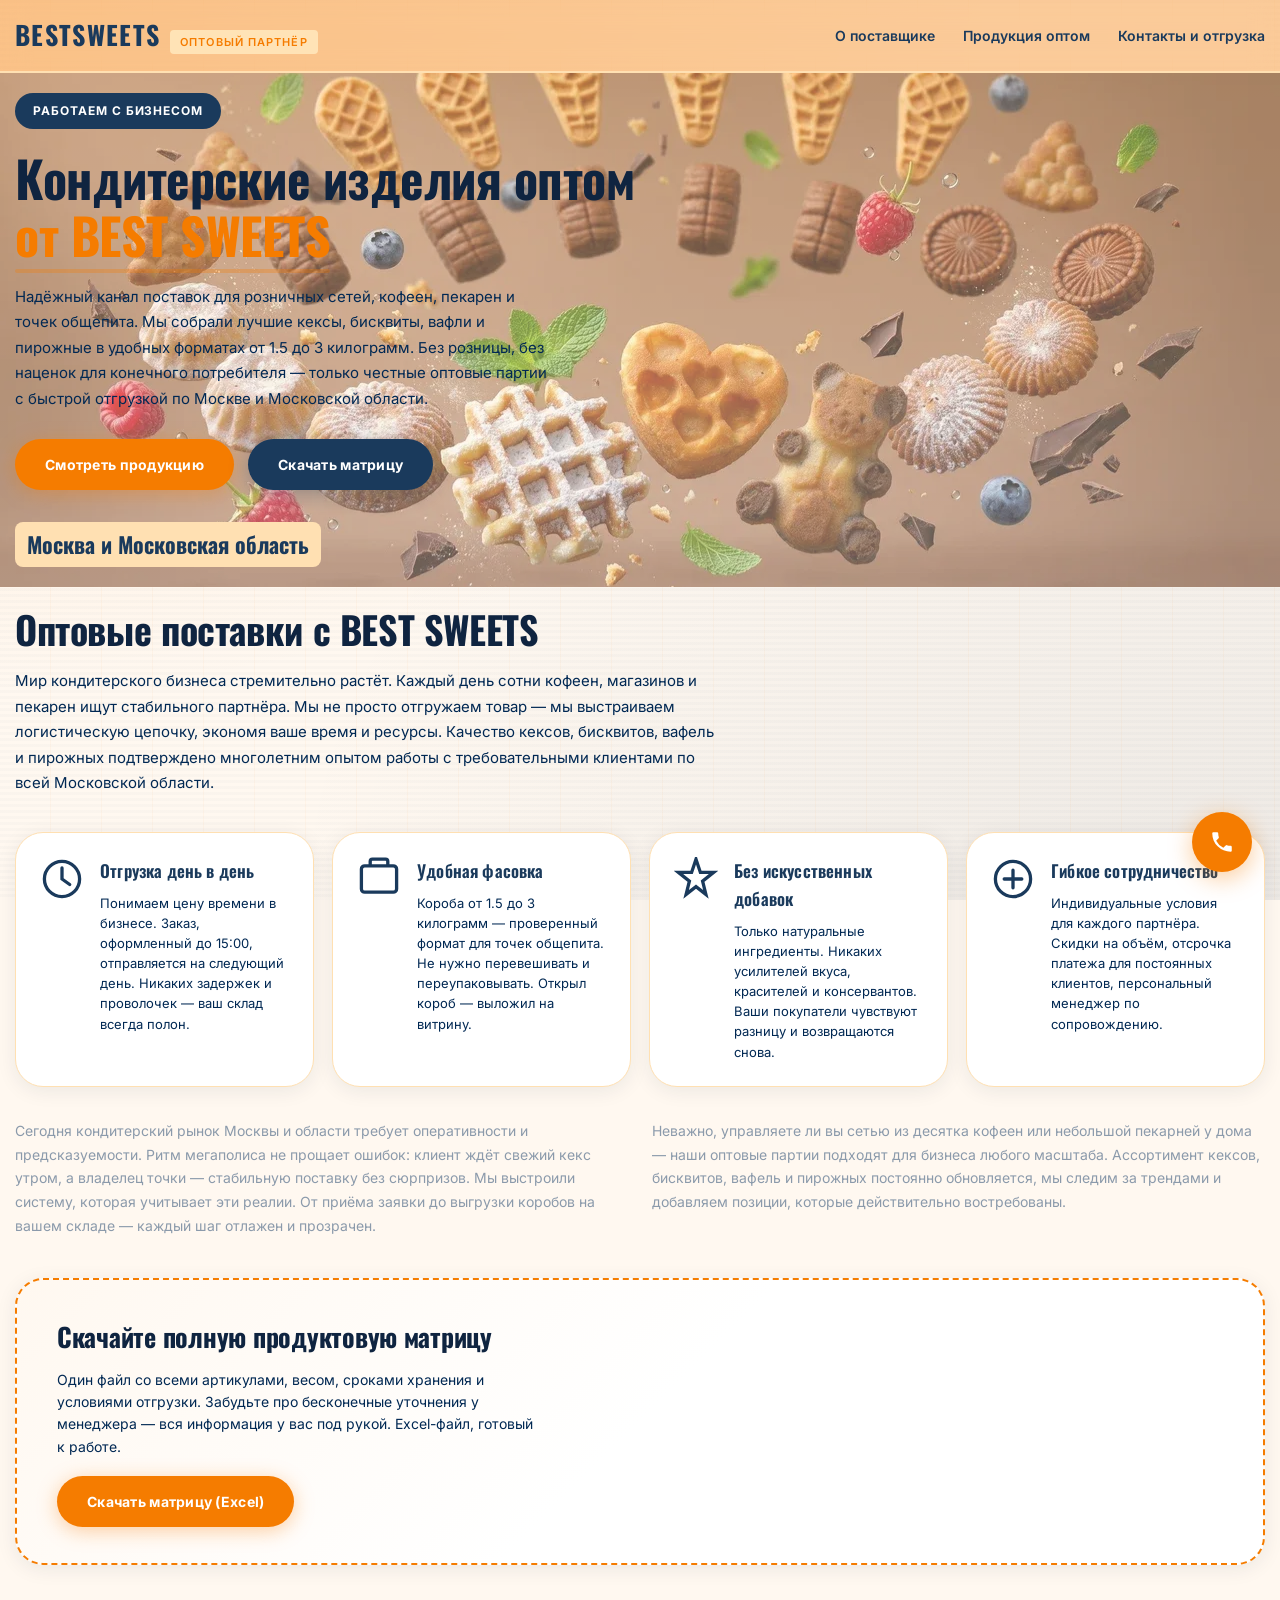
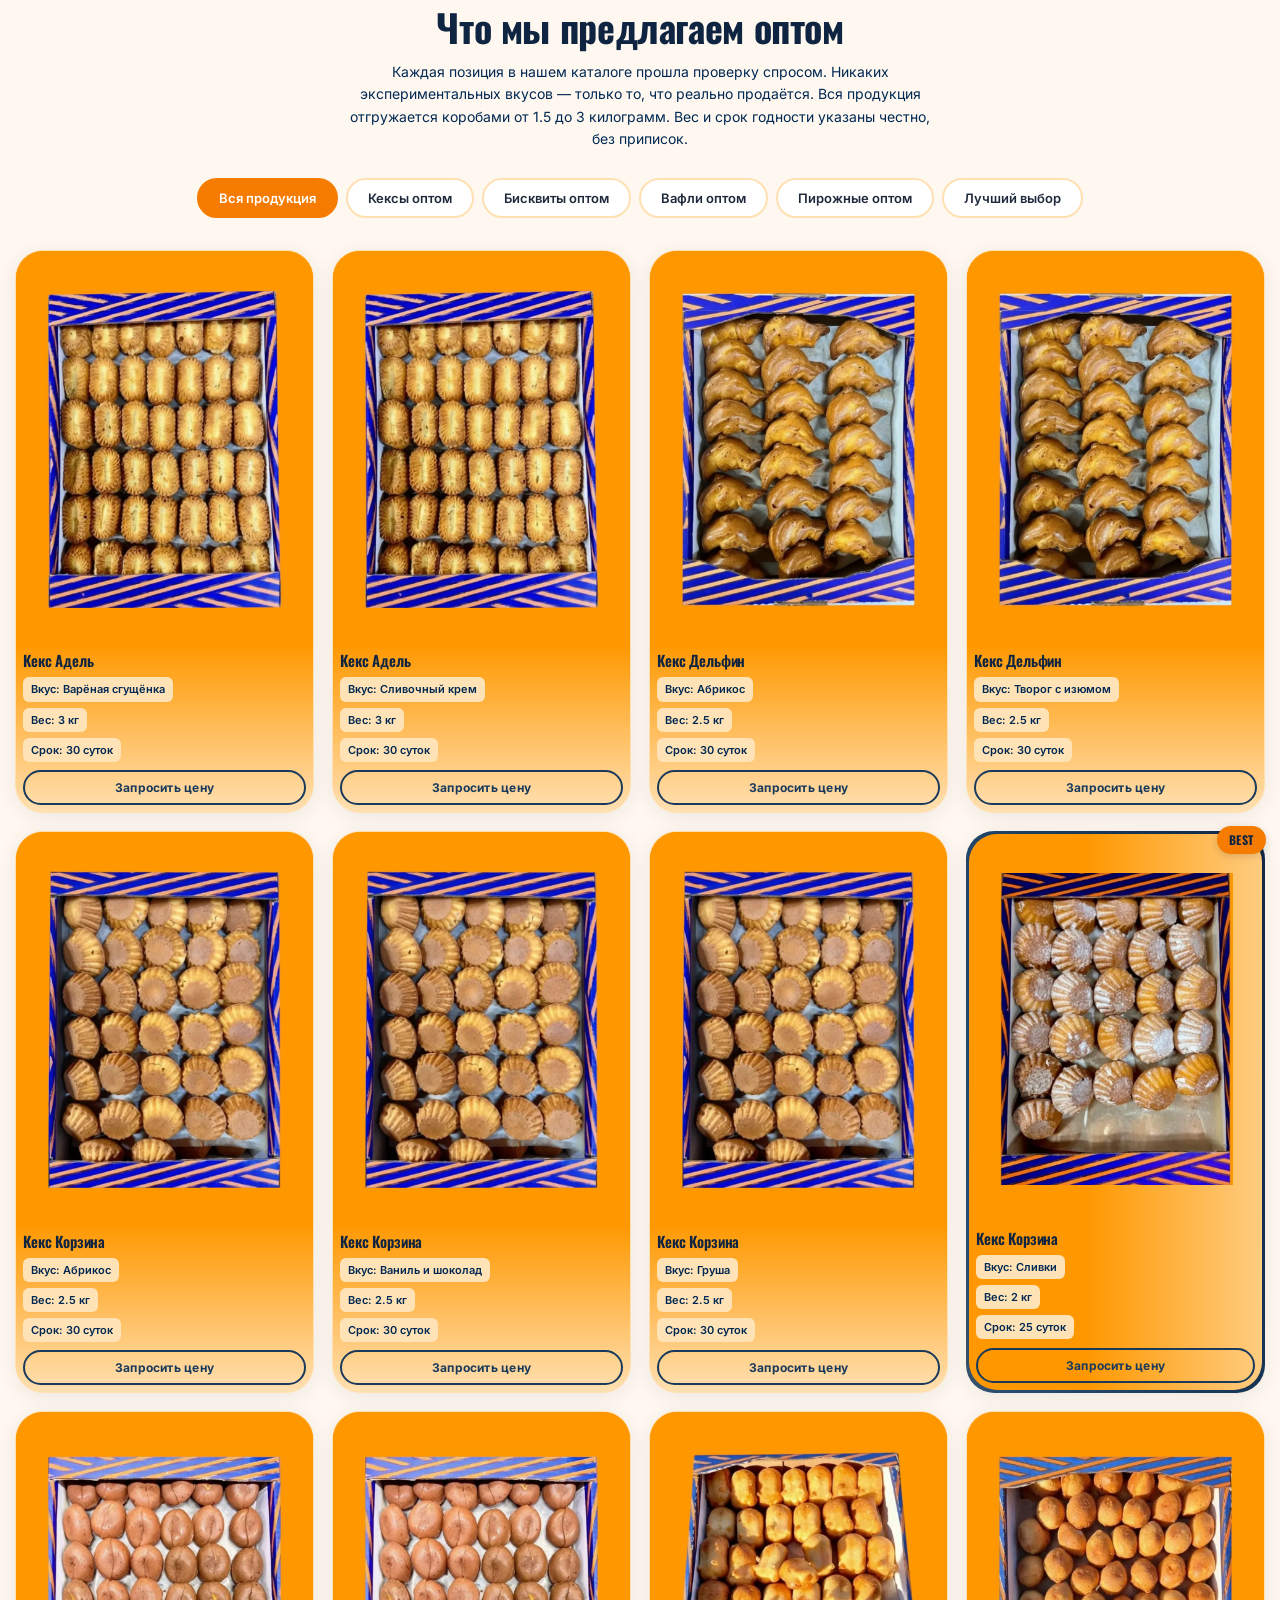
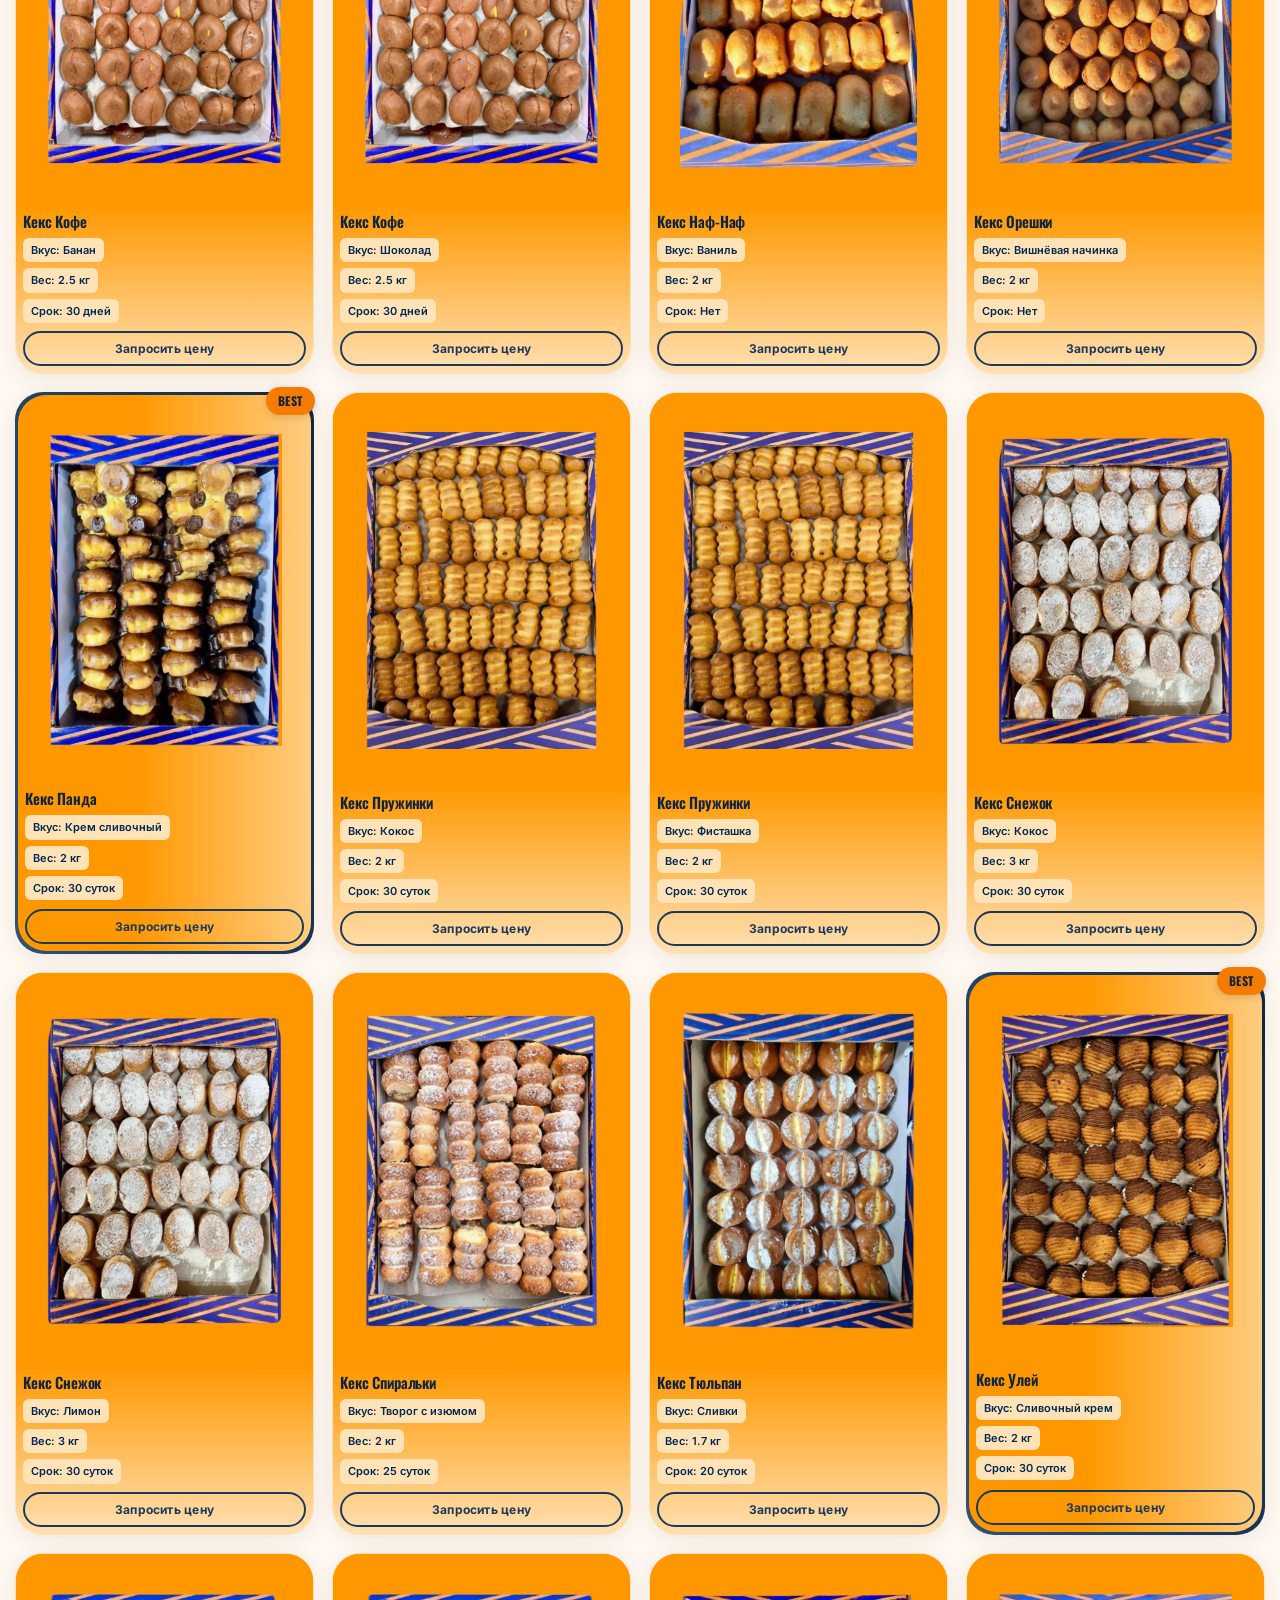
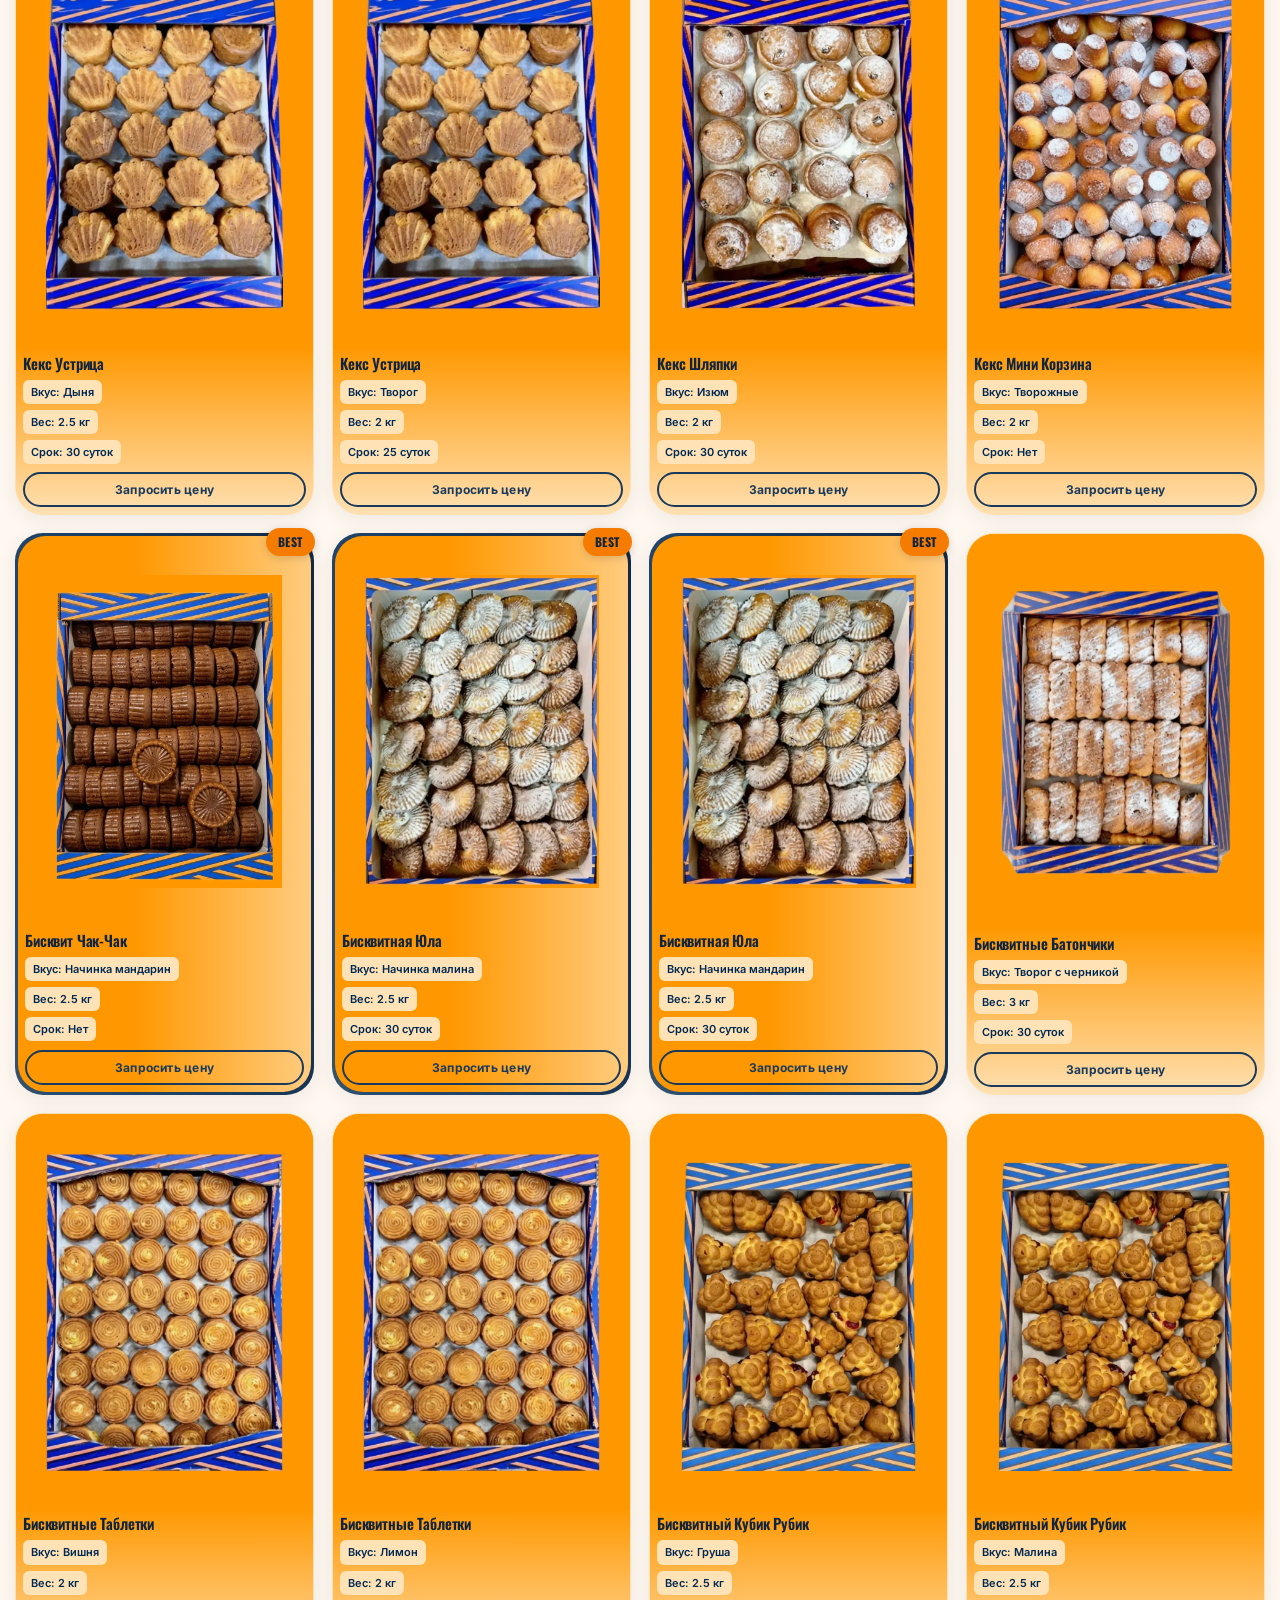
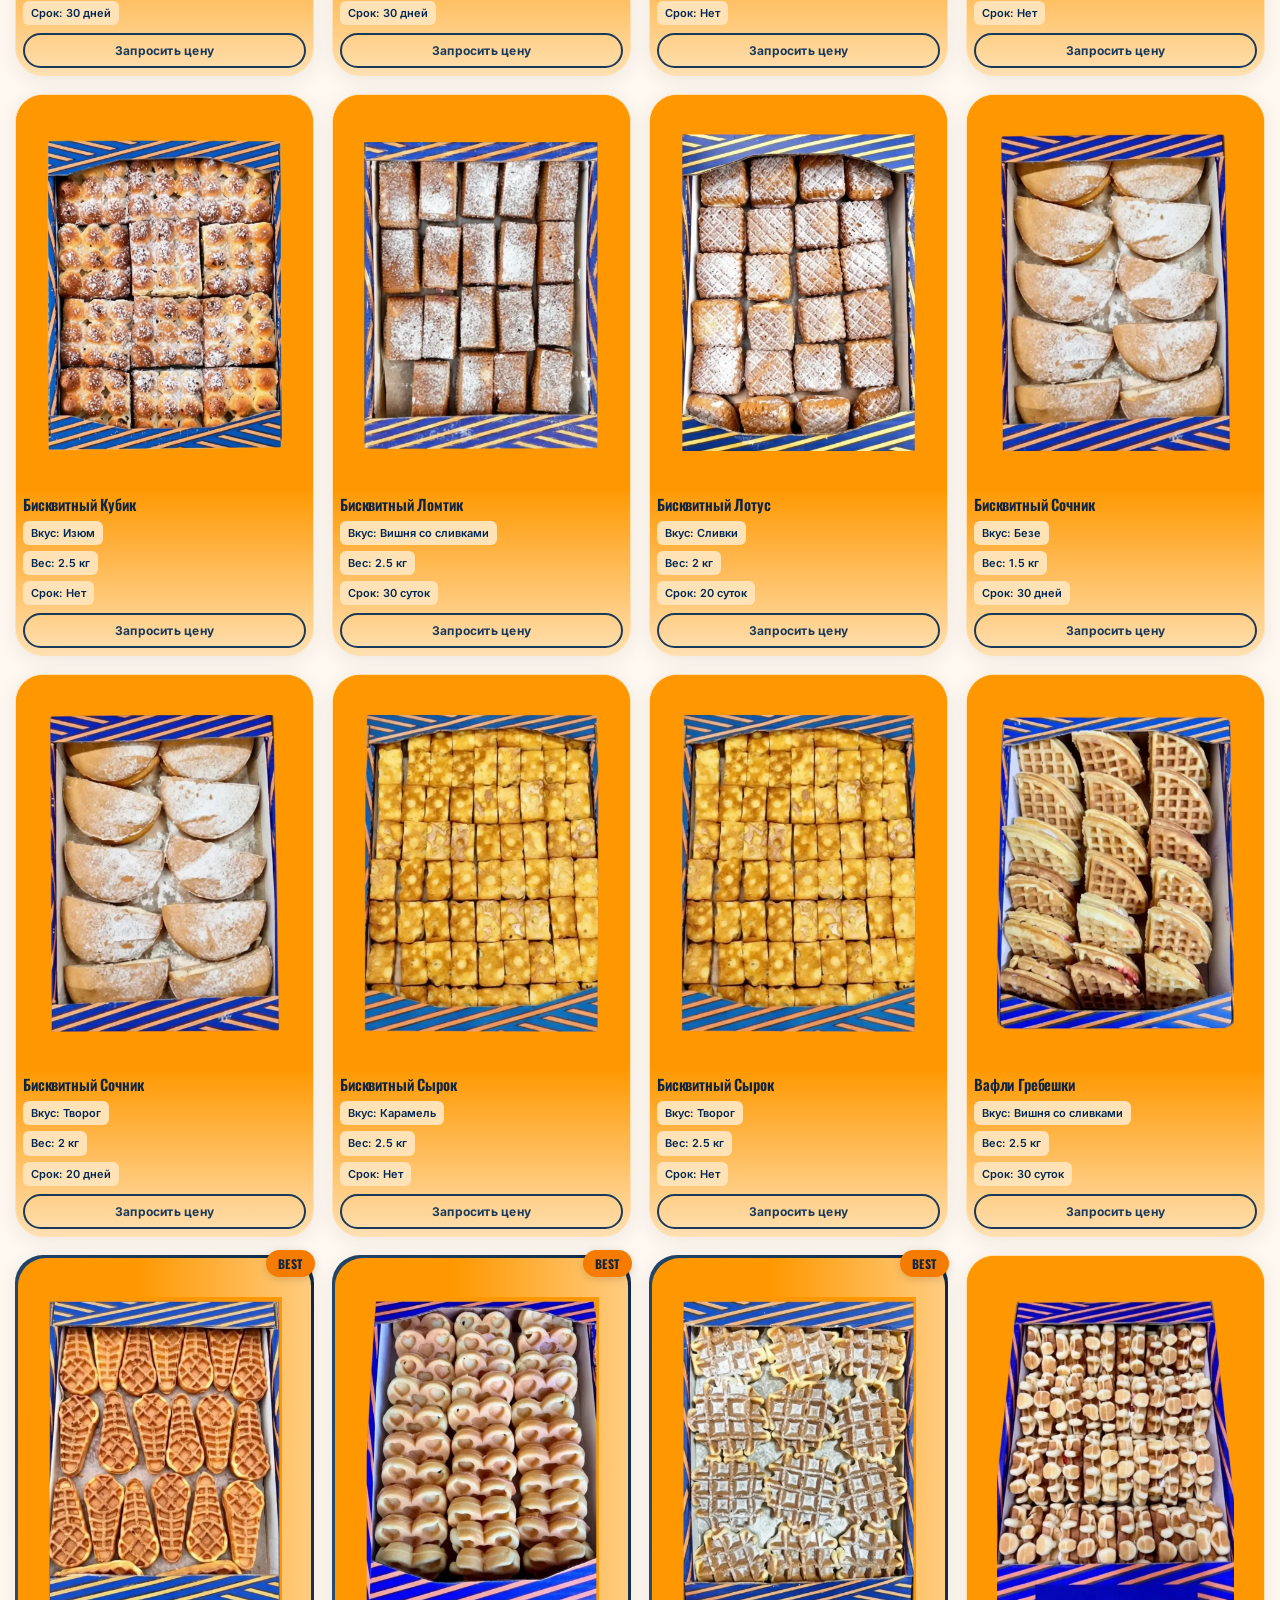
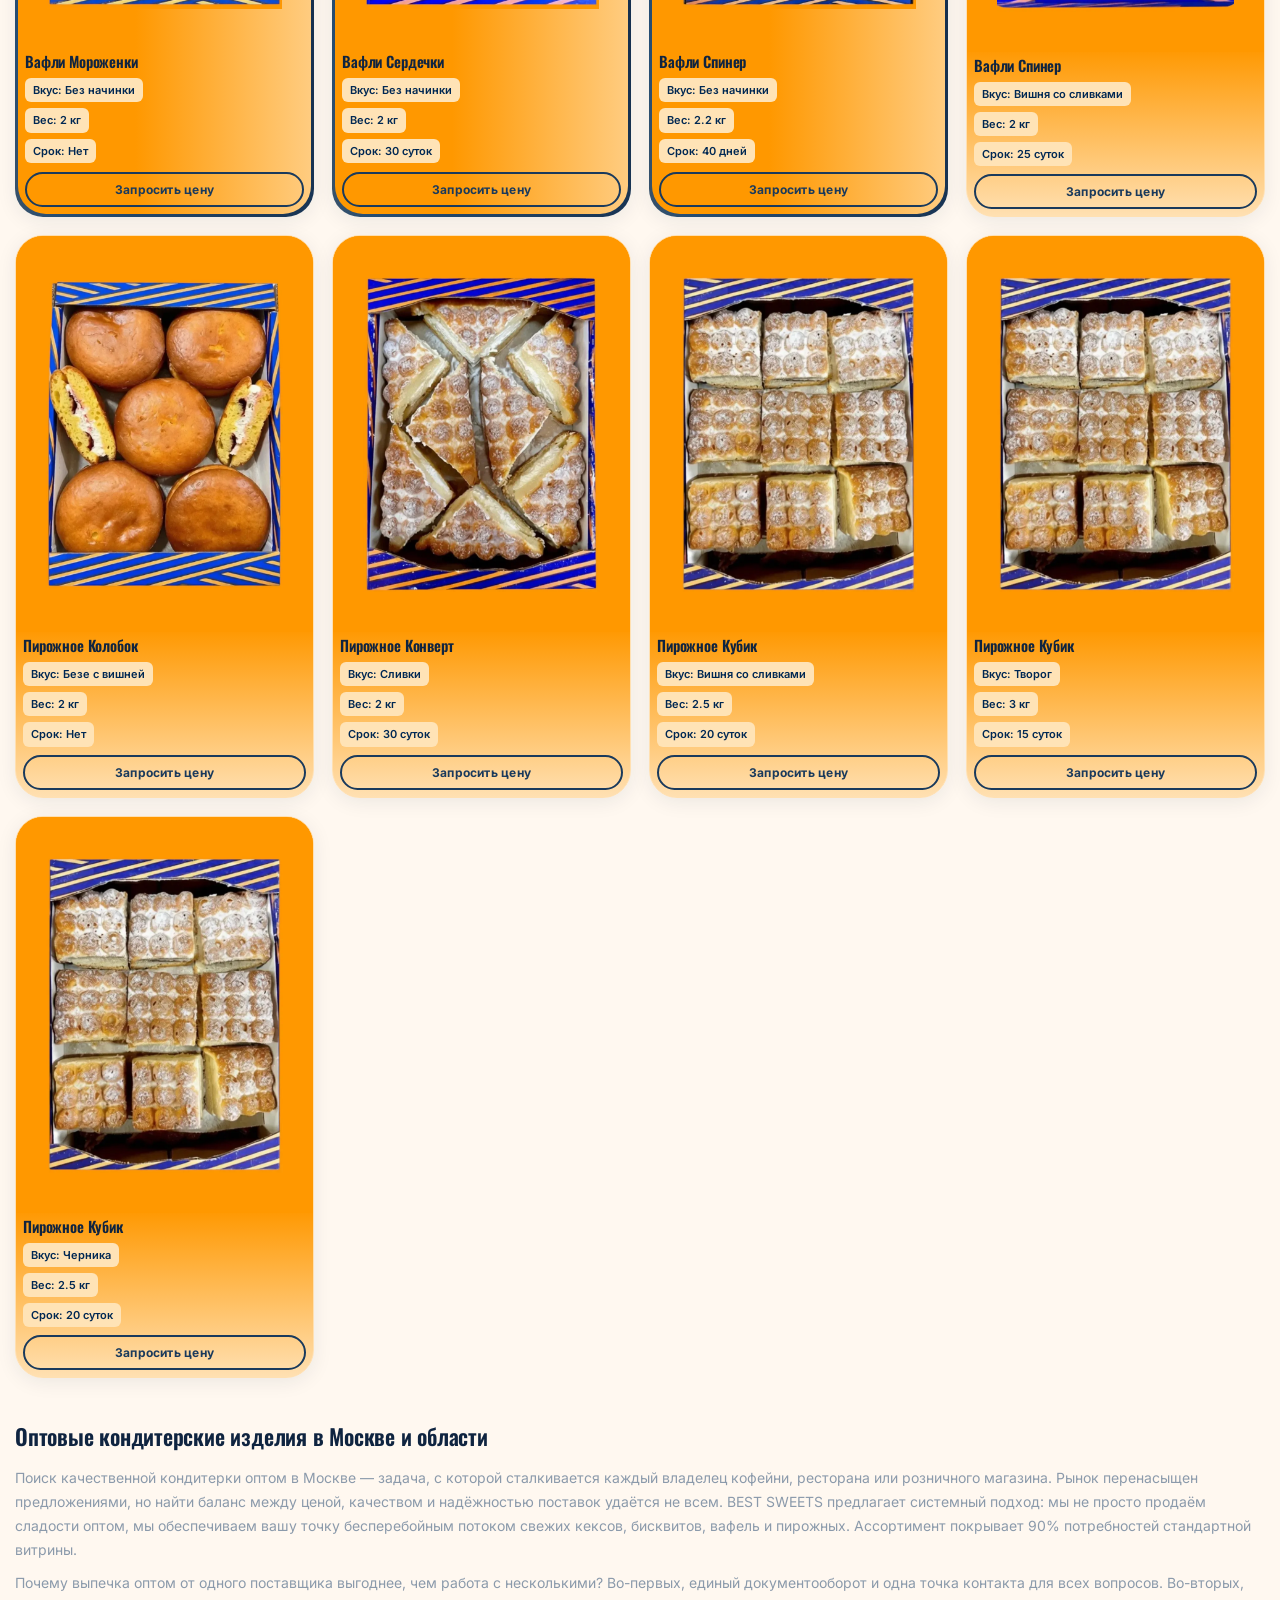
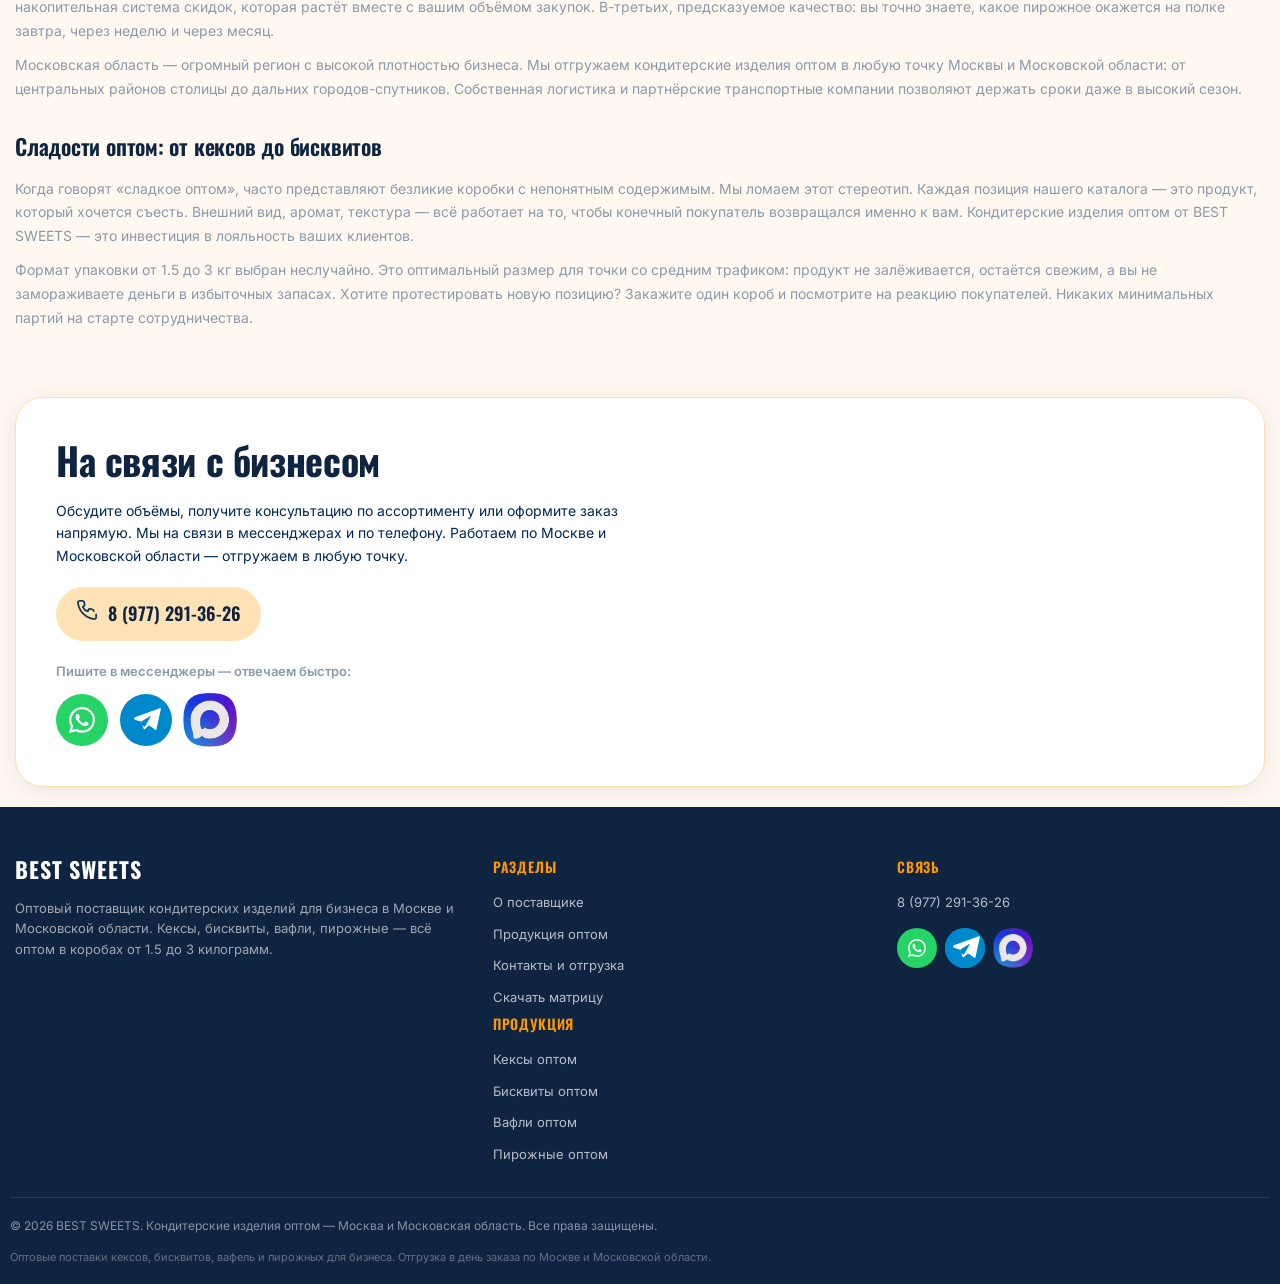
==== index.html @ 895b7b34 "start" ====
<!DOCTYPE html>
<html lang="ru">

<head>
    <meta charset="UTF-8">
    <meta name="viewport" content="width=device-width, initial-scale=1.0">
    <title>Кондитерские изделия оптом Москва и Московская область | BEST SWEETS</title>
    <meta name="description" content="BEST SWEETS — оптовые поставки кондитерских изделий по Москве и Московской области. Кексы, бисквиты, вафли, пирожные оптом в коробках от 1.5 кг. Быстрая отгрузка, гибкие условия для бизнеса. Скачайте полную продуктовую матрицу.">
    <meta name="keywords" content="кондитерские изделия оптом, выпечка оптом, кексы оптом, бисквиты оптом, вафли оптом, пирожные оптом, оптовые поставки Москва, кондитерка оптом Московская область, сладости оптом, BEST SWEETS">
    <meta name="robots" content="index, follow">
    <meta name="author" content="Digital Greatness">

    <link rel="canonical" href="https://best-sweets.ru/">

    <meta property="og:title" content="Кондитерские изделия оптом Москва и Московская область | BEST SWEETS">
    <meta property="og:description" content="Оптовые поставки кексов, бисквитов, вафель и пирожных. Отгрузка день в день, удобная фасовка от 1.5 кг. Работаем строго с бизнесом.">
    <meta property="og:type" content="website">
    <meta property="og:url" content="https://best-sweets.ru/">
    <meta property="og:image" content="https://best-sweets.ru/img/logo.webp">
    <meta property="og:locale" content="ru_RU">
    <meta property="og:site_name" content="BEST SWEETS">

    <link rel="icon" type="image/x-icon" href="img/favicon.ico">
    <link rel="icon" type="image/png" sizes="32x32" href="img/favicon-32x32.png">
    <link rel="icon" type="image/png" sizes="16x16" href="img/favicon-16x16.png">
    <link rel="apple-touch-icon" sizes="180x180" href="img/apple-touch-icon.png">

    <link href="https://fonts.googleapis.com/css2?family=Inter:wght@400;500;600;700;800&family=Oswald:wght@500;600;700&display=swap" rel="stylesheet">
    <link rel="stylesheet" href="css/styles.css">
</head>

<body>
    <header class="header">
        <div class="container header__inner">
            <a href="#" class="logo" id="animatedLogo">
                <span class="logo__text" id="logoText">BEST SWEETS</span>
                <span class="logo__tagline">оптовый партнёр</span>
            </a>
            <nav class="nav">
                <button class="nav__burger" aria-label="Меню" aria-expanded="false">
                    <span></span><span></span><span></span>
                </button>
                <ul class="nav__list">
                    <li><a href="#about" class="nav__link">О поставщике</a></li>
                    <li><a href="#catalog" class="nav__link">Продукция оптом</a></li>
                    <li><a href="#contacts" class="nav__link">Контакты и отгрузка</a></li>
                </ul>
            </nav>
        </div>
    </header>

    <main>
        <section class="hero">
            <div class="container">
                <div class="hero__content">
                    <div class="hero__badge">
                        <span>Работаем с бизнесом</span>
                    </div>
                    <h1 class="hero__title">
                        Кондитерские изделия оптом<br>
                        <span class="hero__highlight">от BEST SWEETS</span>
                    </h1>
                    <p class="hero__desc">Надёжный канал поставок для розничных сетей, кофеен, пекарен и точек общепита.
                        Мы собрали лучшие кексы, бисквиты, вафли и пирожные в удобных форматах от 1.5 до 3 килограмм.
                        Без розницы, без наценок для конечного потребителя — только честные оптовые партии с быстрой
                        отгрузкой по Москве и Московской области.</p>
                    <div class="hero__actions">
                        <a href="#catalog" class="btn btn--primary">Смотреть продукцию</a>
                        <a href="matrix.xlsx" download class="btn btn--secondary">Скачать матрицу</a>
                    </div>
                    <div class="hero__stats">
                        <div class="stat-item">
                            <span class="stat-item__number">Москва и Московская область</span>
                        </div>
                    </div>
                </div>
            </div>
        </section>

        <section class="about" id="about">
            <div class="container">
                <div class="about__header">
                    <h2 class="section-title" data-animate="fade-up">Оптовые поставки с BEST SWEETS</h2>
                    <p class="about__intro" data-animate="fade-up">Мир кондитерского бизнеса стремительно растёт. Каждый
                        день сотни кофеен, магазинов и пекарен ищут стабильного партнёра. Мы не просто отгружаем товар —
                        мы выстраиваем логистическую цепочку, экономя ваше время и ресурсы. Качество кексов, бисквитов,
                        вафель и пирожных подтверждено многолетним опытом работы с требовательными клиентами по всей
                        Московской области.</p>
                </div>
                <div class="about__grid">
                    <div class="feature-card" data-animate="fade-up">
                        <div class="feature-card__icon">
                            <svg width="40" height="40" viewBox="0 0 40 40" fill="none">
                                <circle cx="20" cy="20" r="16" stroke="#1A3A5C" stroke-width="3" />
                                <path d="M20 10V20L27 25" stroke="#1A3A5C" stroke-width="3" stroke-linecap="round" />
                            </svg>
                        </div>
                        <div class="feature-card__content">
                            <h3 class="feature-card__title">Отгрузка день в день</h3>
                            <p class="feature-card__desc">Понимаем цену времени в бизнесе. Заказ, оформленный до 15:00,
                                отправляется на следующий день. Никаких задержек и проволочек — ваш склад всегда полон.
                            </p>
                        </div>
                    </div>
                    <div class="feature-card" data-animate="fade-up">
                        <div class="feature-card__icon">
                            <svg width="40" height="40" viewBox="0 0 40 40" fill="none">
                                <rect x="4" y="8" width="32" height="24" rx="3" stroke="#1A3A5C" stroke-width="3" />
                                <path d="M12 8V4C12 2.89543 12.8954 2 14 2H26C27.1046 2 28 2.89543 28 4V8"
                                    stroke="#1A3A5C" stroke-width="3" />
                            </svg>
                        </div>
                        <div class="feature-card__content">
                            <h3 class="feature-card__title">Удобная фасовка</h3>
                            <p class="feature-card__desc">Короба от 1.5 до 3 килограмм — проверенный формат для точек
                                общепита. Не нужно перевешивать и переупаковывать. Открыл короб — выложил на витрину.
                            </p>
                        </div>
                    </div>
                    <div class="feature-card" data-animate="fade-up">
                        <div class="feature-card__icon">
                            <svg width="40" height="40" viewBox="0 0 40 40" fill="none">
                                <path d="M20 2L24 14H36L26 22L29 34L20 27L11 34L14 22L4 14H16L20 2Z" stroke="#1A3A5C"
                                    stroke-width="3" />
                            </svg>
                        </div>
                        <div class="feature-card__content">
                            <h3 class="feature-card__title">Без искусственных добавок</h3>
                            <p class="feature-card__desc">Только натуральные ингредиенты. Никаких усилителей вкуса,
                                красителей и консервантов. Ваши покупатели чувствуют разницу и возвращаются снова.</p>
                        </div>
                    </div>
                    <div class="feature-card" data-animate="fade-up">
                        <div class="feature-card__icon">
                            <svg width="40" height="40" viewBox="0 0 40 40" fill="none">
                                <circle cx="20" cy="20" r="16" stroke="#1A3A5C" stroke-width="3" />
                                <path d="M12 20H28M20 12V28" stroke="#1A3A5C" stroke-width="3" stroke-linecap="round" />
                            </svg>
                        </div>
                        <div class="feature-card__content">
                            <h3 class="feature-card__title">Гибкое сотрудничество</h3>
                            <p class="feature-card__desc">Индивидуальные условия для каждого партнёра. Скидки на объём,
                                отсрочка платежа для постоянных клиентов, персональный менеджер по сопровождению.</p>
                        </div>
                    </div>
                </div>
                <div class="about__extra-text" data-animate="fade-up">
                    <p>Сегодня кондитерский рынок Москвы и области требует оперативности и предсказуемости. Ритм
                        мегаполиса не прощает ошибок: клиент ждёт свежий кекс утром, а владелец точки — стабильную
                        поставку без сюрпризов. Мы выстроили систему, которая учитывает эти реалии. От приёма заявки до
                        выгрузки коробов на вашем складе — каждый шаг отлажен и прозрачен.</p>
                    <p>Неважно, управляете ли вы сетью из десятка кофеен или небольшой пекарней у дома — наши оптовые
                        партии подходят для бизнеса любого масштаба. Ассортимент кексов, бисквитов, вафель и пирожных
                        постоянно обновляется, мы следим за трендами и добавляем позиции, которые действительно
                        востребованы.</p>
                </div>
            </div>
        </section>

        <section class="conductor" id="conductor">
            <div class="container">
                <div class="conductor__card" data-animate="fade-up">
                    <div class="conductor__text">
                        <h2 class="conductor__title">Скачайте полную продуктовую матрицу</h2>
                        <p class="conductor__desc">Один файл со всеми артикулами, весом, сроками хранения и условиями
                            отгрузки. Забудьте про бесконечные уточнения у менеджера — вся информация у вас под рукой.
                            Excel-файл, готовый к работе.</p>
                        <a href="matrix.xlsx" download class="btn btn--primary conductor__btn">Скачать матрицу
                            (Excel)</a>
                    </div>
                </div>
            </div>
        </section>

        <section class="catalog" id="catalog">
            <div class="container">
                <h2 class="section-title section-title--center" data-animate="fade-up">Что мы предлагаем оптом</h2>
                <p class="catalog__intro" data-animate="fade-up">Каждая позиция в нашем каталоге прошла проверку
                    спросом. Никаких экспериментальных вкусов — только то, что реально продаётся. Вся продукция
                    отгружается коробами от 1.5 до 3 килограмм. Вес и срок годности указаны честно, без приписок.</p>
                <div class="catalog__filters" data-animate="fade-up">
                    <button class="filter-btn filter-btn--active" data-filter="all">Вся продукция</button>
                    <button class="filter-btn" data-filter="cakes">Кексы оптом</button>
                    <button class="filter-btn" data-filter="biscuits">Бисквиты оптом</button>
                    <button class="filter-btn" data-filter="waffles">Вафли оптом</button>
                    <button class="filter-btn" data-filter="pastries">Пирожные оптом</button>
                    <button class="filter-btn" data-filter="best">Лучший выбор</button>
                </div>
                <div class="catalog__grid" id="catalogGrid">
                    <div class="product-card" data-category="cakes" data-name="Кекс Адель" data-taste="Варёная сгущёнка"
                        data-weight="3 кг" data-shelf="30 суток" data-image="img/card/keks_adel_1.webp">
                        <div class="product-card__image">
                            <img src="img/card/keks_adel_1.webp" alt="Кекс Адель с варёной сгущёнкой"
                                class="product-card__img" loading="lazy">
                        </div>
                        <div class="product-card__info">
                            <h3 class="product-card__title">Кекс Адель</h3>
                            <div class="product-card__tags"><span class="product-card__tag">Вкус: Варёная
                                    сгущёнка</span><span class="product-card__tag">Вес: 3 кг</span><span
                                    class="product-card__tag">Срок: 30 суток</span></div>
                            <button class="btn btn--outline btn--sm btn--price">Запросить цену</button>
                        </div>
                    </div>
                    <div class="product-card" data-category="cakes" data-name="Кекс Адель" data-taste="Сливочный крем"
                        data-weight="3 кг" data-shelf="30 суток" data-image="img/card/keks_adel_1.webp">
                        <div class="product-card__image">
                            <img src="img/card/keks_adel_1.webp" alt="Кекс Адель со сливочным кремом"
                                class="product-card__img" loading="lazy">
                        </div>
                        <div class="product-card__info">
                            <h3 class="product-card__title">Кекс Адель</h3>
                            <div class="product-card__tags"><span class="product-card__tag">Вкус: Сливочный
                                    крем</span><span class="product-card__tag">Вес: 3 кг</span><span
                                    class="product-card__tag">Срок: 30 суток</span></div>
                            <button class="btn btn--outline btn--sm btn--price">Запросить цену</button>
                        </div>
                    </div>
                    <div class="product-card" data-category="cakes" data-name="Кекс Дельфин" data-taste="Абрикос"
                        data-weight="2.5 кг" data-shelf="30 суток" data-image="img/card/keks_delfin_1.webp">
                        <div class="product-card__image">
                            <img src="img/card/keks_delfin_1.webp" alt="Кекс Дельфин с абрикосом"
                                class="product-card__img" loading="lazy">
                        </div>
                        <div class="product-card__info">
                            <h3 class="product-card__title">Кекс Дельфин</h3>
                            <div class="product-card__tags"><span class="product-card__tag">Вкус: Абрикос</span><span
                                    class="product-card__tag">Вес: 2.5 кг</span><span class="product-card__tag">Срок: 30
                                    суток</span></div>
                            <button class="btn btn--outline btn--sm btn--price">Запросить цену</button>
                        </div>
                    </div>
                    <div class="product-card" data-category="cakes" data-name="Кекс Дельфин"
                        data-taste="Творог с изюмом" data-weight="2.5 кг" data-shelf="30 суток"
                        data-image="img/card/keks_delfin_1.webp">
                        <div class="product-card__image">
                            <img src="img/card/keks_delfin_1.webp" alt="Кекс Дельфин с творогом и изюмом"
                                class="product-card__img" loading="lazy">
                        </div>
                        <div class="product-card__info">
                            <h3 class="product-card__title">Кекс Дельфин</h3>
                            <div class="product-card__tags"><span class="product-card__tag">Вкус: Творог с
                                    изюмом</span><span class="product-card__tag">Вес: 2.5 кг</span><span
                                    class="product-card__tag">Срок: 30 суток</span></div>
                            <button class="btn btn--outline btn--sm btn--price">Запросить цену</button>
                        </div>
                    </div>
                    <div class="product-card" data-category="cakes" data-name="Кекс Корзина" data-taste="Абрикос"
                        data-weight="2.5 кг" data-shelf="30 суток" data-image="img/card/keks_korzina_1.webp">
                        <div class="product-card__image">
                            <img src="img/card/keks_korzina_1.webp" alt="Кекс Корзина с абрикосом"
                                class="product-card__img" loading="lazy">
                        </div>
                        <div class="product-card__info">
                            <h3 class="product-card__title">Кекс Корзина</h3>
                            <div class="product-card__tags"><span class="product-card__tag">Вкус: Абрикос</span><span
                                    class="product-card__tag">Вес: 2.5 кг</span><span class="product-card__tag">Срок: 30
                                    суток</span></div>
                            <button class="btn btn--outline btn--sm btn--price">Запросить цену</button>
                        </div>
                    </div>
                    <div class="product-card" data-category="cakes" data-name="Кекс Корзина"
                        data-taste="Ваниль и шоколад" data-weight="2.5 кг" data-shelf="30 суток"
                        data-image="img/card/keks_korzina_1.webp">
                        <div class="product-card__image">
                            <img src="img/card/keks_korzina_1.webp" alt="Кекс Корзина с ванилью и шоколадом"
                                class="product-card__img" loading="lazy">
                        </div>
                        <div class="product-card__info">
                            <h3 class="product-card__title">Кекс Корзина</h3>
                            <div class="product-card__tags"><span class="product-card__tag">Вкус: Ваниль и
                                    шоколад</span><span class="product-card__tag">Вес: 2.5 кг</span><span
                                    class="product-card__tag">Срок: 30 суток</span></div>
                            <button class="btn btn--outline btn--sm btn--price">Запросить цену</button>
                        </div>
                    </div>
                    <div class="product-card" data-category="cakes" data-name="Кекс Корзина" data-taste="Груша"
                        data-weight="2.5 кг" data-shelf="30 суток" data-image="img/card/keks_korzina_1.webp">
                        <div class="product-card__image">
                            <img src="img/card/keks_korzina_1.webp" alt="Кекс Корзина с грушей"
                                class="product-card__img" loading="lazy">
                        </div>
                        <div class="product-card__info">
                            <h3 class="product-card__title">Кекс Корзина</h3>
                            <div class="product-card__tags"><span class="product-card__tag">Вкус: Груша</span><span
                                    class="product-card__tag">Вес: 2.5 кг</span><span class="product-card__tag">Срок: 30
                                    суток</span></div>
                            <button class="btn btn--outline btn--sm btn--price">Запросить цену</button>
                        </div>
                    </div>
                    <div class="product-card" data-category="cakes" data-name="Кекс Корзина" data-taste="Сливки"
                        data-weight="2 кг" data-shelf="25 суток" data-image="img/card/keks_korzina_2.webp" data-best="true">
                        <span class="product-card__best-badge">Best</span>
                        <div class="product-card__image">
                            <img src="img/card/keks_korzina_2.webp" alt="Кекс Корзина со сливками"
                                class="product-card__img" loading="lazy">
                        </div>
                        <div class="product-card__info">
                            <h3 class="product-card__title">Кекс Корзина</h3>
                            <div class="product-card__tags"><span class="product-card__tag">Вкус: Сливки</span><span
                                    class="product-card__tag">Вес: 2 кг</span><span class="product-card__tag">Срок: 25
                                    суток</span></div>
                            <button class="btn btn--outline btn--sm btn--price">Запросить цену</button>
                        </div>
                    </div>
                    <div class="product-card" data-category="cakes" data-name="Кекс Кофе" data-taste="Банан"
                        data-weight="2.5 кг" data-shelf="30 дней" data-image="img/card/keks_kofe_1.webp">
                        <div class="product-card__image">
                            <img src="img/card/keks_kofe_1.webp" alt="Кекс Кофе с бананом" class="product-card__img"
                                loading="lazy">
                        </div>
                        <div class="product-card__info">
                            <h3 class="product-card__title">Кекс Кофе</h3>
                            <div class="product-card__tags"><span class="product-card__tag">Вкус: Банан</span><span
                                    class="product-card__tag">Вес: 2.5 кг</span><span class="product-card__tag">Срок: 30
                                    дней</span></div>
                            <button class="btn btn--outline btn--sm btn--price">Запросить цену</button>
                        </div>
                    </div>
                    <div class="product-card" data-category="cakes" data-name="Кекс Кофе" data-taste="Шоколад"
                        data-weight="2.5 кг" data-shelf="30 дней" data-image="img/card/keks_kofe_1.webp">
                        <div class="product-card__image">
                            <img src="img/card/keks_kofe_1.webp" alt="Кекс Кофе с шоколадом" class="product-card__img"
                                loading="lazy">
                        </div>
                        <div class="product-card__info">
                            <h3 class="product-card__title">Кекс Кофе</h3>
                            <div class="product-card__tags"><span class="product-card__tag">Вкус: Шоколад</span><span
                                    class="product-card__tag">Вес: 2.5 кг</span><span class="product-card__tag">Срок: 30
                                    дней</span></div>
                            <button class="btn btn--outline btn--sm btn--price">Запросить цену</button>
                        </div>
                    </div>
                    <div class="product-card" data-category="cakes" data-name="Кекс Наф-Наф" data-taste="Ваниль"
                        data-weight="2 кг" data-shelf="Нет" data-image="img/card/keks_naf-naf_1.webp">
                        <div class="product-card__image">
                            <img src="img/card/keks_naf-naf_1.webp" alt="Кекс Наф-Наф с ванилью"
                                class="product-card__img" loading="lazy">
                        </div>
                        <div class="product-card__info">
                            <h3 class="product-card__title">Кекс Наф-Наф</h3>
                            <div class="product-card__tags"><span class="product-card__tag">Вкус: Ваниль</span><span
                                    class="product-card__tag">Вес: 2 кг</span><span class="product-card__tag">Срок:
                                    Нет</span></div>
                            <button class="btn btn--outline btn--sm btn--price">Запросить цену</button>
                        </div>
                    </div>
                    <div class="product-card" data-category="cakes" data-name="Кекс Орешки"
                        data-taste="Вишнёвая начинка" data-weight="2 кг" data-shelf="Нет"
                        data-image="img/card/keks_oreshki_1.webp">
                        <div class="product-card__image">
                            <img src="img/card/keks_oreshki_1.webp" alt="Кекс Орешки с вишнёвой начинкой"
                                class="product-card__img" loading="lazy">
                        </div>
                        <div class="product-card__info">
                            <h3 class="product-card__title">Кекс Орешки</h3>
                            <div class="product-card__tags"><span class="product-card__tag">Вкус: Вишнёвая
                                    начинка</span><span class="product-card__tag">Вес: 2 кг</span><span
                                    class="product-card__tag">Срок: Нет</span></div>
                            <button class="btn btn--outline btn--sm btn--price">Запросить цену</button>
                        </div>
                    </div>
                    <div class="product-card" data-category="cakes" data-name="Кекс Панда" data-taste="Крем сливочный"
                        data-weight="2 кг" data-shelf="30 суток" data-image="img/card/keks_panda_1.webp" data-best="true">
                        <span class="product-card__best-badge">Best</span>
                        <div class="product-card__image">
                            <img src="img/card/keks_panda_1.webp" alt="Кекс Панда с кремом сливочным"
                                class="product-card__img" loading="lazy">
                        </div>
                        <div class="product-card__info">
                            <h3 class="product-card__title">Кекс Панда</h3>
                            <div class="product-card__tags"><span class="product-card__tag">Вкус: Крем
                                    сливочный</span><span class="product-card__tag">Вес: 2 кг</span><span
                                    class="product-card__tag">Срок: 30 суток</span></div>
                            <button class="btn btn--outline btn--sm btn--price">Запросить цену</button>
                        </div>
                    </div>
                    <div class="product-card" data-category="cakes" data-name="Кекс Пружинки" data-taste="Кокос"
                        data-weight="2 кг" data-shelf="30 суток" data-image="img/card/keks_pryzhinki_1.webp">
                        <div class="product-card__image">
                            <img src="img/card/keks_pryzhinki_1.webp" alt="Кекс Пружинки с кокосом"
                                class="product-card__img" loading="lazy">
                        </div>
                        <div class="product-card__info">
                            <h3 class="product-card__title">Кекс Пружинки</h3>
                            <div class="product-card__tags"><span class="product-card__tag">Вкус: Кокос</span><span
                                    class="product-card__tag">Вес: 2 кг</span><span class="product-card__tag">Срок: 30
                                    суток</span></div>
                            <button class="btn btn--outline btn--sm btn--price">Запросить цену</button>
                        </div>
                    </div>
                    <div class="product-card" data-category="cakes" data-name="Кекс Пружинки" data-taste="Фисташка"
                        data-weight="2 кг" data-shelf="30 суток" data-image="img/card/keks_pryzhinki_1.webp">
                        <div class="product-card__image">
                            <img src="img/card/keks_pryzhinki_1.webp" alt="Кекс Пружинки с фисташкой"
                                class="product-card__img" loading="lazy">
                        </div>
                        <div class="product-card__info">
                            <h3 class="product-card__title">Кекс Пружинки</h3>
                            <div class="product-card__tags"><span class="product-card__tag">Вкус: Фисташка</span><span
                                    class="product-card__tag">Вес: 2 кг</span><span class="product-card__tag">Срок: 30
                                    суток</span></div>
                            <button class="btn btn--outline btn--sm btn--price">Запросить цену</button>
                        </div>
                    </div>
                    <div class="product-card" data-category="cakes" data-name="Кекс Снежок" data-taste="Кокос"
                        data-weight="3 кг" data-shelf="30 суток" data-image="img/card/keks_snezhok_1.webp">
                        <div class="product-card__image">
                            <img src="img/card/keks_snezhok_1.webp" alt="Кекс Снежок с кокосом"
                                class="product-card__img" loading="lazy">
                        </div>
                        <div class="product-card__info">
                            <h3 class="product-card__title">Кекс Снежок</h3>
                            <div class="product-card__tags"><span class="product-card__tag">Вкус: Кокос</span><span
                                    class="product-card__tag">Вес: 3 кг</span><span class="product-card__tag">Срок: 30
                                    суток</span></div>
                            <button class="btn btn--outline btn--sm btn--price">Запросить цену</button>
                        </div>
                    </div>
                    <div class="product-card" data-category="cakes" data-name="Кекс Снежок" data-taste="Лимон"
                        data-weight="3 кг" data-shelf="30 суток" data-image="img/card/keks_snezhok_1.webp">
                        <div class="product-card__image">
                            <img src="img/card/keks_snezhok_1.webp" alt="Кекс Снежок с лимоном"
                                class="product-card__img" loading="lazy">
                        </div>
                        <div class="product-card__info">
                            <h3 class="product-card__title">Кекс Снежок</h3>
                            <div class="product-card__tags"><span class="product-card__tag">Вкус: Лимон</span><span
                                    class="product-card__tag">Вес: 3 кг</span><span class="product-card__tag">Срок: 30
                                    суток</span></div>
                            <button class="btn btn--outline btn--sm btn--price">Запросить цену</button>
                        </div>
                    </div>
                    <div class="product-card" data-category="cakes" data-name="Кекс Спиральки"
                        data-taste="Творог с изюмом" data-weight="2 кг" data-shelf="25 суток"
                        data-image="img/card/keks_spiralki_1.webp">
                        <div class="product-card__image">
                            <img src="img/card/keks_spiralki_1.webp" alt="Кекс Спиральки с творогом и изюмом"
                                class="product-card__img" loading="lazy">
                        </div>
                        <div class="product-card__info">
                            <h3 class="product-card__title">Кекс Спиральки</h3>
                            <div class="product-card__tags"><span class="product-card__tag">Вкус: Творог с
                                    изюмом</span><span class="product-card__tag">Вес: 2 кг</span><span
                                    class="product-card__tag">Срок: 25 суток</span></div>
                            <button class="btn btn--outline btn--sm btn--price">Запросить цену</button>
                        </div>
                    </div>
                    <div class="product-card" data-category="cakes" data-name="Кекс Тюльпан" data-taste="Сливки"
                        data-weight="1.7 кг" data-shelf="20 суток" data-image="img/card/keks_tylpan_1.webp">
                        <div class="product-card__image">
                            <img src="img/card/keks_tylpan_1.webp" alt="Кекс Тюльпан со сливками"
                                class="product-card__img" loading="lazy">
                        </div>
                        <div class="product-card__info">
                            <h3 class="product-card__title">Кекс Тюльпан</h3>
                            <div class="product-card__tags"><span class="product-card__tag">Вкус: Сливки</span><span
                                    class="product-card__tag">Вес: 1.7 кг</span><span class="product-card__tag">Срок: 20
                                    суток</span></div>
                            <button class="btn btn--outline btn--sm btn--price">Запросить цену</button>
                        </div>
                    </div>
                    <div class="product-card" data-category="cakes" data-name="Кекс Улей" data-taste="Сливочный крем"
                        data-weight="2 кг" data-shelf="30 суток" data-image="img/card/keks_ulei_1.webp" data-best="true">
                        <span class="product-card__best-badge">Best</span>
                        <div class="product-card__image">
                            <img src="img/card/keks_ulei_1.webp" alt="Кекс Улей со сливочным кремом"
                                class="product-card__img" loading="lazy">
                        </div>
                        <div class="product-card__info">
                            <h3 class="product-card__title">Кекс Улей</h3>
                            <div class="product-card__tags"><span class="product-card__tag">Вкус: Сливочный
                                    крем</span><span class="product-card__tag">Вес: 2 кг</span><span
                                    class="product-card__tag">Срок: 30 суток</span></div>
                            <button class="btn btn--outline btn--sm btn--price">Запросить цену</button>
                        </div>
                    </div>
                    <div class="product-card" data-category="cakes" data-name="Кекс Устрица" data-taste="Дыня"
                        data-weight="2.5 кг" data-shelf="30 суток" data-image="img/card/keks_ustrica_1.webp">
                        <div class="product-card__image">
                            <img src="img/card/keks_ustrica_1.webp" alt="Кекс Устрица с дыней" class="product-card__img"
                                loading="lazy">
                        </div>
                        <div class="product-card__info">
                            <h3 class="product-card__title">Кекс Устрица</h3>
                            <div class="product-card__tags"><span class="product-card__tag">Вкус: Дыня</span><span
                                    class="product-card__tag">Вес: 2.5 кг</span><span class="product-card__tag">Срок: 30
                                    суток</span></div>
                            <button class="btn btn--outline btn--sm btn--price">Запросить цену</button>
                        </div>
                    </div>
                    <div class="product-card" data-category="cakes" data-name="Кекс Устрица" data-taste="Творог"
                        data-weight="2 кг" data-shelf="25 суток" data-image="img/card/keks_ustrica_1.webp">
                        <div class="product-card__image">
                            <img src="img/card/keks_ustrica_1.webp" alt="Кекс Устрица с творогом"
                                class="product-card__img" loading="lazy">
                        </div>
                        <div class="product-card__info">
                            <h3 class="product-card__title">Кекс Устрица</h3>
                            <div class="product-card__tags"><span class="product-card__tag">Вкус: Творог</span><span
                                    class="product-card__tag">Вес: 2 кг</span><span class="product-card__tag">Срок: 25
                                    суток</span></div>
                            <button class="btn btn--outline btn--sm btn--price">Запросить цену</button>
                        </div>
                    </div>
                    <div class="product-card" data-category="cakes" data-name="Кекс Шляпки" data-taste="Изюм"
                        data-weight="2 кг" data-shelf="30 суток" data-image="img/card/keks_shlyapki_1.webp">
                        <div class="product-card__image">
                            <img src="img/card/keks_shlyapki_1.webp" alt="Кекс Шляпки с изюмом"
                                class="product-card__img" loading="lazy">
                        </div>
                        <div class="product-card__info">
                            <h3 class="product-card__title">Кекс Шляпки</h3>
                            <div class="product-card__tags"><span class="product-card__tag">Вкус: Изюм</span><span
                                    class="product-card__tag">Вес: 2 кг</span><span class="product-card__tag">Срок: 30
                                    суток</span></div>
                            <button class="btn btn--outline btn--sm btn--price">Запросить цену</button>
                        </div>
                    </div>
                    <div class="product-card" data-category="cakes" data-name="Кекс Мини Корзина" data-taste="Творожные"
                        data-weight="2 кг" data-shelf="Нет" data-image="img/card/keks_mini_korzinki_1.webp">
                        <div class="product-card__image">
                            <img src="img/card/keks_mini_korzinki_1.webp" alt="Мини Корзина творожные"
                                class="product-card__img" loading="lazy">
                        </div>
                        <div class="product-card__info">
                            <h3 class="product-card__title">Кекс Мини Корзина</h3>
                            <div class="product-card__tags"><span class="product-card__tag">Вкус: Творожные</span><span
                                    class="product-card__tag">Вес: 2 кг</span><span class="product-card__tag">Срок:
                                    Нет</span></div>
                            <button class="btn btn--outline btn--sm btn--price">Запросить цену</button>
                        </div>
                    </div>

                    <div class="product-card" data-category="biscuits" data-name="Бисквит Чак-Чак"
                        data-taste="Начинка мандарин" data-weight="2.5 кг" data-shelf="Нет"
                        data-image="img/card/bis_chak-chak_1.webp" data-best="true">
                        <span class="product-card__best-badge">Best</span>
                        <div class="product-card__image">
                            <img src="img/card/bis_chak-chak_1.webp" alt="Бисквит Чак-Чак с начинкой мандарин"
                                class="product-card__img" loading="lazy">
                        </div>
                        <div class="product-card__info">
                            <h3 class="product-card__title">Бисквит Чак-Чак</h3>
                            <div class="product-card__tags"><span class="product-card__tag">Вкус: Начинка
                                    мандарин</span><span class="product-card__tag">Вес: 2.5 кг</span><span
                                    class="product-card__tag">Срок: Нет</span></div>
                            <button class="btn btn--outline btn--sm btn--price">Запросить цену</button>
                        </div>
                    </div>
                    <div class="product-card" data-category="biscuits" data-name="Бисквитная Юла"
                        data-taste="Начинка малина" data-weight="2.5 кг" data-shelf="30 суток"
                        data-image="img/card/bis_yla_1.webp" data-best="true">
                        <span class="product-card__best-badge">Best</span>
                        <div class="product-card__image">
                            <img src="img/card/bis_yla_1.webp" alt="Бисквитная Юла с начинкой малина"
                                class="product-card__img" loading="lazy">
                        </div>
                        <div class="product-card__info">
                            <h3 class="product-card__title">Бисквитная Юла</h3>
                            <div class="product-card__tags"><span class="product-card__tag">Вкус: Начинка
                                    малина</span><span class="product-card__tag">Вес: 2.5 кг</span><span
                                    class="product-card__tag">Срок: 30 суток</span></div>
                            <button class="btn btn--outline btn--sm btn--price">Запросить цену</button>
                        </div>
                    </div>
                    <div class="product-card" data-category="biscuits" data-name="Бисквитная Юла"
                        data-taste="Начинка мандарин" data-weight="2.5 кг" data-shelf="30 суток"
                        data-image="img/card/bis_yla_1.webp" data-best="true">
                        <span class="product-card__best-badge">Best</span>
                        <div class="product-card__image">
                            <img src="img/card/bis_yla_1.webp" alt="Бисквитная Юла с начинкой мандарин"
                                class="product-card__img" loading="lazy">
                        </div>
                        <div class="product-card__info">
                            <h3 class="product-card__title">Бисквитная Юла</h3>
                            <div class="product-card__tags"><span class="product-card__tag">Вкус: Начинка
                                    мандарин</span><span class="product-card__tag">Вес: 2.5 кг</span><span
                                    class="product-card__tag">Срок: 30 суток</span></div>
                            <button class="btn btn--outline btn--sm btn--price">Запросить цену</button>
                        </div>
                    </div>
                    <div class="product-card" data-category="biscuits" data-name="Бисквитные Батончики"
                        data-taste="Творог с черникой" data-weight="3 кг" data-shelf="30 суток"
                        data-image="img/card/bis_batonchiki_1.webp">
                        <div class="product-card__image">
                            <img src="img/card/bis_batonchiki_1.webp" alt="Бисквитные Батончики с творогом и черникой"
                                class="product-card__img" loading="lazy">
                        </div>
                        <div class="product-card__info">
                            <h3 class="product-card__title">Бисквитные Батончики</h3>
                            <div class="product-card__tags"><span class="product-card__tag">Вкус: Творог с
                                    черникой</span><span class="product-card__tag">Вес: 3 кг</span><span
                                    class="product-card__tag">Срок: 30 суток</span></div>
                            <button class="btn btn--outline btn--sm btn--price">Запросить цену</button>
                        </div>
                    </div>
                    <div class="product-card" data-category="biscuits" data-name="Бисквитные Таблетки"
                        data-taste="Вишня" data-weight="2 кг" data-shelf="30 дней"
                        data-image="img/card/bis_tabletki_1.webp">
                        <div class="product-card__image">
                            <img src="img/card/bis_tabletki_1.webp" alt="Бисквитные Таблетки с вишней"
                                class="product-card__img" loading="lazy">
                        </div>
                        <div class="product-card__info">
                            <h3 class="product-card__title">Бисквитные Таблетки</h3>
                            <div class="product-card__tags"><span class="product-card__tag">Вкус: Вишня</span><span
                                    class="product-card__tag">Вес: 2 кг</span><span class="product-card__tag">Срок: 30
                                    дней</span></div>
                            <button class="btn btn--outline btn--sm btn--price">Запросить цену</button>
                        </div>
                    </div>
                    <div class="product-card" data-category="biscuits" data-name="Бисквитные Таблетки"
                        data-taste="Лимон" data-weight="2 кг" data-shelf="30 дней"
                        data-image="img/card/bis_tabletki_1.webp">
                        <div class="product-card__image">
                            <img src="img/card/bis_tabletki_1.webp" alt="Бисквитные Таблетки с лимоном"
                                class="product-card__img" loading="lazy">
                        </div>
                        <div class="product-card__info">
                            <h3 class="product-card__title">Бисквитные Таблетки</h3>
                            <div class="product-card__tags"><span class="product-card__tag">Вкус: Лимон</span><span
                                    class="product-card__tag">Вес: 2 кг</span><span class="product-card__tag">Срок: 30
                                    дней</span></div>
                            <button class="btn btn--outline btn--sm btn--price">Запросить цену</button>
                        </div>
                    </div>
                    <div class="product-card" data-category="biscuits" data-name="Бисквитный Кубик Рубик"
                        data-taste="Груша" data-weight="2.5 кг" data-shelf="Нет"
                        data-image="img/card/bis_kubik-rubik_1.webp">
                        <div class="product-card__image">
                            <img src="img/card/bis_kubik-rubik_1.webp" alt="Бисквитный Кубик Рубик с грушей"
                                class="product-card__img" loading="lazy">
                        </div>
                        <div class="product-card__info">
                            <h3 class="product-card__title">Бисквитный Кубик Рубик</h3>
                            <div class="product-card__tags"><span class="product-card__tag">Вкус: Груша</span><span
                                    class="product-card__tag">Вес: 2.5 кг</span><span class="product-card__tag">Срок:
                                    Нет</span></div>
                            <button class="btn btn--outline btn--sm btn--price">Запросить цену</button>
                        </div>
                    </div>
                    <div class="product-card" data-category="biscuits" data-name="Бисквитный Кубик Рубик"
                        data-taste="Малина" data-weight="2.5 кг" data-shelf="Нет"
                        data-image="img/card/bis_kubik-rubik_1.webp">
                        <div class="product-card__image">
                            <img src="img/card/bis_kubik-rubik_1.webp" alt="Бисквитный Кубик Рубик с малиной"
                                class="product-card__img" loading="lazy">
                        </div>
                        <div class="product-card__info">
                            <h3 class="product-card__title">Бисквитный Кубик Рубик</h3>
                            <div class="product-card__tags"><span class="product-card__tag">Вкус: Малина</span><span
                                    class="product-card__tag">Вес: 2.5 кг</span><span class="product-card__tag">Срок:
                                    Нет</span></div>
                            <button class="btn btn--outline btn--sm btn--price">Запросить цену</button>
                        </div>
                    </div>
                    <div class="product-card" data-category="biscuits" data-name="Бисквитный Кубик" data-taste="Изюм"
                        data-weight="2.5 кг" data-shelf="Нет" data-image="img/card/bis_kubik_1.webp">
                        <div class="product-card__image">
                            <img src="img/card/bis_kubik_1.webp" alt="Бисквитный Кубик с изюмом"
                                class="product-card__img" loading="lazy">
                        </div>
                        <div class="product-card__info">
                            <h3 class="product-card__title">Бисквитный Кубик</h3>
                            <div class="product-card__tags"><span class="product-card__tag">Вкус: Изюм</span><span
                                    class="product-card__tag">Вес: 2.5 кг</span><span class="product-card__tag">Срок:
                                    Нет</span></div>
                            <button class="btn btn--outline btn--sm btn--price">Запросить цену</button>
                        </div>
                    </div>
                    <div class="product-card" data-category="biscuits" data-name="Бисквитный Ломтик"
                        data-taste="Вишня со сливками" data-weight="2.5 кг" data-shelf="30 суток"
                        data-image="img/card/bis_lomtik_1.webp">
                        <div class="product-card__image">
                            <img src="img/card/bis_lomtik_1.webp" alt="Бисквитный Ломтик с вишней и сливками"
                                class="product-card__img" loading="lazy">
                        </div>
                        <div class="product-card__info">
                            <h3 class="product-card__title">Бисквитный Ломтик</h3>
                            <div class="product-card__tags"><span class="product-card__tag">Вкус: Вишня со
                                    сливками</span><span class="product-card__tag">Вес: 2.5 кг</span><span
                                    class="product-card__tag">Срок: 30 суток</span></div>
                            <button class="btn btn--outline btn--sm btn--price">Запросить цену</button>
                        </div>
                    </div>
                    <div class="product-card" data-category="biscuits" data-name="Бисквитный Лотус" data-taste="Сливки"
                        data-weight="2 кг" data-shelf="20 суток" data-image="img/card/bis_lotus_1.webp">
                        <div class="product-card__image">
                            <img src="img/card/bis_lotus_1.webp" alt="Бисквитный Лотус со сливками"
                                class="product-card__img" loading="lazy">
                        </div>
                        <div class="product-card__info">
                            <h3 class="product-card__title">Бисквитный Лотус</h3>
                            <div class="product-card__tags"><span class="product-card__tag">Вкус: Сливки</span><span
                                    class="product-card__tag">Вес: 2 кг</span><span class="product-card__tag">Срок: 20
                                    суток</span></div>
                            <button class="btn btn--outline btn--sm btn--price">Запросить цену</button>
                        </div>
                    </div>
                    <div class="product-card" data-category="biscuits" data-name="Бисквитный Сочник" data-taste="Безе"
                        data-weight="1.5 кг" data-shelf="30 дней" data-image="img/card/bis_sochnik_1.webp">
                        <div class="product-card__image">
                            <img src="img/card/bis_sochnik_1.webp" alt="Бисквитный Сочник с безе"
                                class="product-card__img" loading="lazy">
                        </div>
                        <div class="product-card__info">
                            <h3 class="product-card__title">Бисквитный Сочник</h3>
                            <div class="product-card__tags"><span class="product-card__tag">Вкус: Безе</span><span
                                    class="product-card__tag">Вес: 1.5 кг</span><span class="product-card__tag">Срок: 30
                                    дней</span></div>
                            <button class="btn btn--outline btn--sm btn--price">Запросить цену</button>
                        </div>
                    </div>
                    <div class="product-card" data-category="biscuits" data-name="Бисквитный Сочник" data-taste="Творог"
                        data-weight="2 кг" data-shelf="20 дней" data-image="img/card/bis_sochnik_1.webp">
                        <div class="product-card__image">
                            <img src="img/card/bis_sochnik_1.webp" alt="Бисквитный Сочник с творогом"
                                class="product-card__img" loading="lazy">
                        </div>
                        <div class="product-card__info">
                            <h3 class="product-card__title">Бисквитный Сочник</h3>
                            <div class="product-card__tags"><span class="product-card__tag">Вкус: Творог</span><span
                                    class="product-card__tag">Вес: 2 кг</span><span class="product-card__tag">Срок: 20
                                    дней</span></div>
                            <button class="btn btn--outline btn--sm btn--price">Запросить цену</button>
                        </div>
                    </div>
                    <div class="product-card" data-category="biscuits" data-name="Бисквитный Сырок"
                        data-taste="Карамель" data-weight="2.5 кг" data-shelf="Нет"
                        data-image="img/card/bis_sirok_1.webp">
                        <div class="product-card__image">
                            <img src="img/card/bis_sirok_1.webp" alt="Бисквитный Сырок с карамелью"
                                class="product-card__img" loading="lazy">
                        </div>
                        <div class="product-card__info">
                            <h3 class="product-card__title">Бисквитный Сырок</h3>
                            <div class="product-card__tags"><span class="product-card__tag">Вкус: Карамель</span><span
                                    class="product-card__tag">Вес: 2.5 кг</span><span class="product-card__tag">Срок:
                                    Нет</span></div>
                            <button class="btn btn--outline btn--sm btn--price">Запросить цену</button>
                        </div>
                    </div>
                    <div class="product-card" data-category="biscuits" data-name="Бисквитный Сырок" data-taste="Творог"
                        data-weight="2.5 кг" data-shelf="Нет" data-image="img/card/bis_sirok_1.webp">
                        <div class="product-card__image">
                            <img src="img/card/bis_sirok_1.webp" alt="Бисквитный Сырок с творогом"
                                class="product-card__img" loading="lazy">
                        </div>
                        <div class="product-card__info">
                            <h3 class="product-card__title">Бисквитный Сырок</h3>
                            <div class="product-card__tags"><span class="product-card__tag">Вкус: Творог</span><span
                                    class="product-card__tag">Вес: 2.5 кг</span><span class="product-card__tag">Срок:
                                    Нет</span></div>
                            <button class="btn btn--outline btn--sm btn--price">Запросить цену</button>
                        </div>
                    </div>

                    <div class="product-card" data-category="waffles" data-name="Вафли Гребешки"
                        data-taste="Вишня со сливками" data-weight="2.5 кг" data-shelf="30 суток"
                        data-image="img/card/vafli_grbeshok_1.webp">
                        <div class="product-card__image">
                            <img src="img/card/vafli_grbeshok_1.webp" alt="Вафли Гребешки с вишней и сливками"
                                class="product-card__img" loading="lazy">
                        </div>
                        <div class="product-card__info">
                            <h3 class="product-card__title">Вафли Гребешки</h3>
                            <div class="product-card__tags"><span class="product-card__tag">Вкус: Вишня со
                                    сливками</span><span class="product-card__tag">Вес: 2.5 кг</span><span
                                    class="product-card__tag">Срок: 30 суток</span></div>
                            <button class="btn btn--outline btn--sm btn--price">Запросить цену</button>
                        </div>
                    </div>
                    <div class="product-card" data-category="waffles" data-name="Вафли Мороженки"
                        data-taste="Без начинки" data-weight="2 кг" data-shelf="Нет"
                        data-image="img/card/vafli_morozhenki_1.webp" data-best="true">
                        <span class="product-card__best-badge">Best</span>
                        <div class="product-card__image">
                            <img src="img/card/vafli_morozhenki_1.webp" alt="Вафли Мороженки без начинки"
                                class="product-card__img" loading="lazy">
                        </div>
                        <div class="product-card__info">
                            <h3 class="product-card__title">Вафли Мороженки</h3>
                            <div class="product-card__tags"><span class="product-card__tag">Вкус: Без
                                    начинки</span><span class="product-card__tag">Вес: 2 кг</span><span
                                    class="product-card__tag">Срок: Нет</span></div>
                            <button class="btn btn--outline btn--sm btn--price">Запросить цену</button>
                        </div>
                    </div>
                    <div class="product-card" data-category="waffles" data-name="Вафли Сердечки"
                        data-taste="Без начинки" data-weight="2 кг" data-shelf="30 суток"
                        data-image="img/card/vafli_serdechki_1.webp" data-best="true">
                        <span class="product-card__best-badge">Best</span>
                        <div class="product-card__image">
                            <img src="img/card/vafli_serdechki_1.webp" alt="Вафли Сердечки без начинки"
                                class="product-card__img" loading="lazy">
                        </div>
                        <div class="product-card__info">
                            <h3 class="product-card__title">Вафли Сердечки</h3>
                            <div class="product-card__tags"><span class="product-card__tag">Вкус: Без
                                    начинки</span><span class="product-card__tag">Вес: 2 кг</span><span
                                    class="product-card__tag">Срок: 30 суток</span></div>
                            <button class="btn btn--outline btn--sm btn--price">Запросить цену</button>
                        </div>
                    </div>
                    <div class="product-card" data-category="waffles" data-name="Вафли Спинер" data-taste="Без начинки"
                        data-weight="2.2 кг" data-shelf="40 дней" data-image="img/card/vafli_spiner_1.webp" data-best="true">
                        <span class="product-card__best-badge">Best</span>
                        <div class="product-card__image">
                            <img src="img/card/vafli_spiner_1.webp" alt="Вафли Спинер без начинки"
                                class="product-card__img" loading="lazy">
                        </div>
                        <div class="product-card__info">
                            <h3 class="product-card__title">Вафли Спинер</h3>
                            <div class="product-card__tags"><span class="product-card__tag">Вкус: Без
                                    начинки</span><span class="product-card__tag">Вес: 2.2 кг</span><span
                                    class="product-card__tag">Срок: 40 дней</span></div>
                            <button class="btn btn--outline btn--sm btn--price">Запросить цену</button>
                        </div>
                    </div>
                    <div class="product-card" data-category="waffles" data-name="Вафли Спинер"
                        data-taste="Вишня со сливками" data-weight="2 кг" data-shelf="25 суток"
                        data-image="img/card/vafli_spiner_2.webp">
                        <div class="product-card__image">
                            <img src="img/card/vafli_spiner_2.webp" alt="Вафли Спинер с вишней и сливками"
                                class="product-card__img" loading="lazy">
                        </div>
                        <div class="product-card__info">
                            <h3 class="product-card__title">Вафли Спинер</h3>
                            <div class="product-card__tags"><span class="product-card__tag">Вкус: Вишня со
                                    сливками</span><span class="product-card__tag">Вес: 2 кг</span><span
                                    class="product-card__tag">Срок: 25 суток</span></div>
                            <button class="btn btn--outline btn--sm btn--price">Запросить цену</button>
                        </div>
                    </div>

                    <div class="product-card" data-category="pastries" data-name="Пирожное Колобок"
                        data-taste="Безе с вишней" data-weight="2 кг" data-shelf="Нет"
                        data-image="img/card/pir_kolobok_1.webp">
                        <div class="product-card__image">
                            <img src="img/card/pir_kolobok_1.webp" alt="Пирожное Колобок с безе и вишней"
                                class="product-card__img" loading="lazy">
                        </div>
                        <div class="product-card__info">
                            <h3 class="product-card__title">Пирожное Колобок</h3>
                            <div class="product-card__tags"><span class="product-card__tag">Вкус: Безе с
                                    вишней</span><span class="product-card__tag">Вес: 2 кг</span><span
                                    class="product-card__tag">Срок: Нет</span></div>
                            <button class="btn btn--outline btn--sm btn--price">Запросить цену</button>
                        </div>
                    </div>
                    <div class="product-card" data-category="pastries" data-name="Пирожное Конверт" data-taste="Сливки"
                        data-weight="2 кг" data-shelf="30 суток" data-image="img/card/pir_konvert_1.webp">
                        <div class="product-card__image">
                            <img src="img/card/pir_konvert_1.webp" alt="Пирожное Конверт со сливками"
                                class="product-card__img" loading="lazy">
                        </div>
                        <div class="product-card__info">
                            <h3 class="product-card__title">Пирожное Конверт</h3>
                            <div class="product-card__tags"><span class="product-card__tag">Вкус: Сливки</span><span
                                    class="product-card__tag">Вес: 2 кг</span><span class="product-card__tag">Срок: 30
                                    суток</span></div>
                            <button class="btn btn--outline btn--sm btn--price">Запросить цену</button>
                        </div>
                    </div>
                    <div class="product-card" data-category="pastries" data-name="Пирожное Кубик"
                        data-taste="Вишня со сливками" data-weight="2.5 кг" data-shelf="20 суток"
                        data-image="img/card/pir_kubik_1.webp">
                        <div class="product-card__image">
                            <img src="img/card/pir_kubik_1.webp" alt="Пирожное Кубик с вишней и сливками"
                                class="product-card__img" loading="lazy">
                        </div>
                        <div class="product-card__info">
                            <h3 class="product-card__title">Пирожное Кубик</h3>
                            <div class="product-card__tags"><span class="product-card__tag">Вкус: Вишня со
                                    сливками</span><span class="product-card__tag">Вес: 2.5 кг</span><span
                                    class="product-card__tag">Срок: 20 суток</span></div>
                            <button class="btn btn--outline btn--sm btn--price">Запросить цену</button>
                        </div>
                    </div>
                    <div class="product-card" data-category="pastries" data-name="Пирожное Кубик" data-taste="Творог"
                        data-weight="3 кг" data-shelf="15 суток" data-image="img/card/pir_kubik_1.webp">
                        <div class="product-card__image">
                            <img src="img/card/pir_kubik_1.webp" alt="Пирожное Кубик с творогом"
                                class="product-card__img" loading="lazy">
                        </div>
                        <div class="product-card__info">
                            <h3 class="product-card__title">Пирожное Кубик</h3>
                            <div class="product-card__tags"><span class="product-card__tag">Вкус: Творог</span><span
                                    class="product-card__tag">Вес: 3 кг</span><span class="product-card__tag">Срок: 15
                                    суток</span></div>
                            <button class="btn btn--outline btn--sm btn--price">Запросить цену</button>
                        </div>
                    </div>
                    <div class="product-card" data-category="pastries" data-name="Пирожное Кубик" data-taste="Черника"
                        data-weight="2.5 кг" data-shelf="20 суток" data-image="img/card/pir_kubik_1.webp">
                        <div class="product-card__image">
                            <img src="img/card/pir_kubik_1.webp" alt="Пирожное Кубик с черникой"
                                class="product-card__img" loading="lazy">
                        </div>
                        <div class="product-card__info">
                            <h3 class="product-card__title">Пирожное Кубик</h3>
                            <div class="product-card__tags"><span class="product-card__tag">Вкус: Черника</span><span
                                    class="product-card__tag">Вес: 2.5 кг</span><span class="product-card__tag">Срок: 20
                                    суток</span></div>
                            <button class="btn btn--outline btn--sm btn--price">Запросить цену</button>
                        </div>
                    </div>
                </div>
            </div>
        </section>

        <section class="seo-text">
            <div class="container">
                <div class="seo-text__block" data-animate="fade-up">
                    <h2 class="seo-text__title">Оптовые кондитерские изделия в Москве и области</h2>
                    <p>Поиск качественной кондитерки оптом в Москве — задача, с которой сталкивается каждый владелец
                        кофейни, ресторана или розничного магазина. Рынок перенасыщен предложениями, но найти баланс
                        между ценой, качеством и надёжностью поставок удаётся не всем. BEST SWEETS предлагает системный
                        подход: мы не просто продаём сладости оптом, мы обеспечиваем вашу точку бесперебойным потоком
                        свежих кексов, бисквитов, вафель и пирожных. Ассортимент покрывает 90% потребностей стандартной
                        витрины.</p>
                    <p>Почему выпечка оптом от одного поставщика выгоднее, чем работа с несколькими? Во-первых, единый
                        документооборот и одна точка контакта для всех вопросов. Во-вторых, накопительная система
                        скидок, которая растёт вместе с вашим объёмом закупок. В-третьих, предсказуемое качество: вы
                        точно знаете, какое пирожное окажется на полке завтра, через неделю и через месяц.</p>
                    <p>Московская область — огромный регион с высокой плотностью бизнеса. Мы отгружаем кондитерские
                        изделия оптом в любую точку Москвы и Московской области: от центральных районов столицы до
                        дальних городов-спутников. Собственная логистика и партнёрские транспортные компании позволяют
                        держать сроки даже в высокий сезон.</p>
                </div>
                <div class="seo-text__block" data-animate="fade-up">
                    <h2 class="seo-text__title">Сладости оптом: от кексов до бисквитов</h2>
                    <p>Когда говорят «сладкое оптом», часто представляют безликие коробки с непонятным содержимым. Мы
                        ломаем этот стереотип. Каждая позиция нашего каталога — это продукт, который хочется съесть.
                        Внешний вид, аромат, текстура — всё работает на то, чтобы конечный покупатель возвращался именно
                        к вам. Кондитерские изделия оптом от BEST SWEETS — это инвестиция в лояльность ваших клиентов.
                    </p>
                    <p>Формат упаковки от 1.5 до 3 кг выбран неслучайно. Это оптимальный размер для точки со средним
                        трафиком: продукт не залёживается, остаётся свежим, а вы не замораживаете деньги в избыточных
                        запасах. Хотите протестировать новую позицию? Закажите один короб и посмотрите на реакцию
                        покупателей. Никаких минимальных партий на старте сотрудничества.</p>
                </div>
            </div>
        </section>

        <section class="contacts" id="contacts">
            <div class="container">
                <div class="contacts__grid" data-animate="fade-up">
                    <div class="contacts__info">
                        <h2 class="section-title">На связи с бизнесом</h2>
                        <p class="contacts__text">Обсудите объёмы, получите консультацию по ассортименту или оформите
                            заказ напрямую. Мы на связи в мессенджерах и по телефону. Работаем по Москве и Московской
                            области — отгружаем в любую точку.</p>
                        <div class="contacts__details">
                            <a href="tel:89772913626" class="contact-item contact-item--phone">
                                <span class="contact-item__icon">
                                    <svg width="22" height="22" viewBox="0 0 24 24" fill="none">
                                        <path
                                            d="M22 16.92V19.92C22.0011 20.1985 21.9441 20.4742 21.8325 20.7294C21.7209 20.9845 21.5573 21.2136 21.3521 21.4019C21.1469 21.5902 20.9046 21.7335 20.6407 21.8227C20.3768 21.912 20.0972 21.9453 19.82 21.92C16.7428 21.5856 13.787 20.5341 11.19 18.85C8.77382 17.3147 6.72533 15.2662 5.19 12.85C3.49998 10.2412 2.44824 7.27099 2.12 4.18C2.09465 3.90347 2.12786 3.6246 2.2175 3.36137C2.30714 3.09814 2.45119 2.85691 2.64015 2.65289C2.82911 2.44887 3.05881 2.28684 3.31435 2.17718C3.5699 2.06753 3.84553 2.01272 4.124 2.016H7.124C7.62181 2.01118 8.09881 2.20168 8.45049 2.54589C8.80217 2.89009 9.00167 3.35928 9.004 3.856C9.00907 4.68878 9.12493 5.51726 9.348 6.318C9.42077 6.63241 9.38362 6.96289 9.24299 7.2521C9.10237 7.54131 8.86731 7.77122 8.578 7.902L7.334 8.524C8.22787 10.2153 9.51946 11.6528 11.1 12.714C11.708 13.015 12.358 13.222 13.032 13.33L13.586 11.694C13.6931 11.4188 13.8912 11.1891 14.1464 11.0435C14.4016 10.898 14.6982 10.8457 14.986 10.896C15.787 11.119 16.612 11.2348 17.442 11.24C17.946 11.2423 18.4334 11.4477 18.7987 11.8121C19.164 12.1766 19.37 12.6636 19.372 13.168"
                                            stroke="#1A3A5C" stroke-width="2" stroke-linecap="round"
                                            stroke-linejoin="round" />
                                    </svg>
                                </span>
                                <span class="contact-item__value">8 (977) 291-36-26</span>
                            </a>
                        </div>
                        <p class="contacts__socials-label">Пишите в мессенджеры — отвечаем быстро:</p>
                        <div class="contacts__socials">
                            <a href="https://wa.me/qr/VAN4I6BXM7R7J1" class="social-btn social-btn--whatsapp"
                                target="_blank" rel="noopener noreferrer" aria-label="WhatsApp">
                                <svg width="26" height="26" viewBox="0 0 24 24" fill="white">
                                    <path
                                        d="M17.472 14.382c-.297-.149-1.758-.867-2.03-.967-.273-.099-.471-.148-.67.15-.197.297-.767.966-.94 1.164-.173.199-.347.223-.644.075-.297-.15-1.255-.463-2.39-1.475-.883-.788-1.48-1.761-1.653-2.059-.173-.297-.018-.458.13-.606.134-.133.298-.347.446-.52.149-.174.198-.298.298-.497.099-.198.05-.371-.025-.52-.075-.149-.669-1.612-.916-2.207-.242-.579-.487-.5-.669-.51-.173-.008-.371-.01-.57-.01-.198 0-.52.074-.792.372-.272.297-1.04 1.016-1.04 2.479 0 1.462 1.065 2.875 1.213 3.074.149.198 2.096 3.2 5.077 4.487.709.306 1.262.489 1.694.625.712.227 1.36.195 1.871.118.571-.085 1.758-.719 2.006-1.413.248-.694.248-1.289.173-1.413-.074-.124-.272-.198-.57-.347m-5.421 7.403h-.004a9.87 9.87 0 01-5.031-1.378l-.361-.214-3.741.982.998-3.648-.235-.374a9.86 9.86 0 01-1.51-5.26c.001-5.45 4.436-9.884 9.888-9.884 2.64 0 5.122 1.03 6.988 2.898a9.825 9.825 0 012.893 6.994c-.003 5.45-4.437 9.884-9.885 9.884m8.413-18.297A11.815 11.815 0 0012.05 0C5.495 0 .16 5.335.157 11.892c0 2.096.547 4.142 1.588 5.945L.057 24l6.305-1.654a11.882 11.882 0 005.683 1.448h.005c6.554 0 11.89-5.335 11.893-11.893a11.821 11.821 0 00-3.48-8.413z" />
                                </svg>
                            </a>
                            <a href="https://t.me/Best_sweets1" class="social-btn social-btn--telegram" target="_blank"
                                rel="noopener noreferrer" aria-label="Telegram">
                                <svg width="40" height="40" viewBox="0 0 24 24" fill="none">
                                    <circle cx="12" cy="12" r="12" fill="#0088CC" />
                                    <path
                                        d="M5.4 11.8l3.8 1.2 1.4 4.2c.1.4.6.5.8.2l2-1.8c.2-.2.6-.3.9-.1l3.2 2.4c.3.2.7.1.8-.3l2.6-12c.1-.4-.2-.7-.6-.6L5.3 10.4c-.4.1-.5.5-.3.8l.4.6z"
                                        fill="white" />
                                    <path
                                        d="M9 13l5.6-3.4c.2-.1.4 0 .3.2l-3.4 6c-.1.2-.3.2-.5.1L9 14.5c-.1-.1-.1-.3 0-.4l.6-.6"
                                        fill="#0088CC" />
                                </svg>
                            </a>
                            <a href="https://max.ru/u/f9LHodD0cOLDgRPGBDt8la_poNAEVxLvoEeyM4jIfHVMrdO0iJCkSIiYdWI"
                                class="social-btn social-btn--max" target="_blank" rel="noopener noreferrer"
                                aria-label="MAX">
                                <img src="img/max.webp" alt="MAX" width="56" height="56" style="object-fit: contain;">
                            </a>
                        </div>
                    </div>
                </div>
            </div>
        </section>
    </main>

    <footer class="footer">
        <div class="container footer__top">
            <div class="footer__brand">
                <span class="footer__logo">BEST SWEETS</span>
                <p class="footer__brand-desc">Оптовый поставщик кондитерских изделий для бизнеса в Москве и Московской
                    области. Кексы, бисквиты, вафли, пирожные — всё оптом в коробах от 1.5 до 3 килограмм.</p>
            </div>
            <div class="footer__nav">
                <div class="footer__nav-col">
                    <span class="footer__nav-title">Разделы</span>
                    <a href="#about" class="footer__nav-link">О поставщике</a>
                    <a href="#catalog" class="footer__nav-link">Продукция оптом</a>
                    <a href="#contacts" class="footer__nav-link">Контакты и отгрузка</a>
                    <a href="matrix.xlsx" download class="footer__nav-link">Скачать матрицу</a>
                </div>
                <div class="footer__nav-col">
                    <span class="footer__nav-title">Продукция</span>
                    <a href="#catalog" class="footer__nav-link">Кексы оптом</a>
                    <a href="#catalog" class="footer__nav-link">Бисквиты оптом</a>
                    <a href="#catalog" class="footer__nav-link">Вафли оптом</a>
                    <a href="#catalog" class="footer__nav-link">Пирожные оптом</a>
                </div>
            </div>
            <div class="footer__contacts">
                <span class="footer__nav-title">Связь</span>
                <a href="tel:89772913626" class="footer__contact-link">8 (977) 291-36-26</a>
                <div class="footer__socials">
                    <a href="https://wa.me/qr/VAN4I6BXM7R7J1" class="social-btn social-btn--whatsapp social-btn--sm"
                        target="_blank" rel="noopener noreferrer" aria-label="WhatsApp">
                        <svg width="18" height="18" viewBox="0 0 24 24" fill="white">
                            <path
                                d="M17.472 14.382c-.297-.149-1.758-.867-2.03-.967-.273-.099-.471-.148-.67.15-.197.297-.767.966-.94 1.164-.173.199-.347.223-.644.075-.297-.15-1.255-.463-2.39-1.475-.883-.788-1.48-1.761-1.653-2.059-.173-.297-.018-.458.13-.606.134-.133.298-.347.446-.52.149-.174.198-.298.298-.497.099-.198.05-.371-.025-.52-.075-.149-.669-1.612-.916-2.207-.242-.579-.487-.5-.669-.51-.173-.008-.371-.01-.57-.01-.198 0-.52.074-.792.372-.272.297-1.04 1.016-1.04 2.479 0 1.462 1.065 2.875 1.213 3.074.149.198 2.096 3.2 5.077 4.487.709.306 1.262.489 1.694.625.712.227 1.36.195 1.871.118.571-.085 1.758-.719 2.006-1.413.248-.694.248-1.289.173-1.413-.074-.124-.272-.198-.57-.347m-5.421 7.403h-.004a9.87 9.87 0 01-5.031-1.378l-.361-.214-3.741.982.998-3.648-.235-.374a9.86 9.86 0 01-1.51-5.26c.001-5.45 4.436-9.884 9.888-9.884 2.64 0 5.122 1.03 6.988 2.898a9.825 9.825 0 012.893 6.994c-.003 5.45-4.437 9.884-9.885 9.884m8.413-18.297A11.815 11.815 0 0012.05 0C5.495 0 .16 5.335.157 11.892c0 2.096.547 4.142 1.588 5.945L.057 24l6.305-1.654a11.882 11.882 0 005.683 1.448h.005c6.554 0 11.89-5.335 11.893-11.893a11.821 11.821 0 00-3.48-8.413z" />
                        </svg>
                    </a>
                    <a href="https://t.me/Best_sweets1" class="social-btn social-btn--telegram social-btn--sm"
                        target="_blank" rel="noopener noreferrer" aria-label="Telegram">
                        <svg width="40" height="40" viewBox="0 0 24 24" fill="none">
                            <circle cx="12" cy="12" r="12" fill="#0088CC" />
                            <path
                                d="M5.4 11.8l3.8 1.2 1.4 4.2c.1.4.6.5.8.2l2-1.8c.2-.2.6-.3.9-.1l3.2 2.4c.3.2.7.1.8-.3l2.6-12c.1-.4-.2-.7-.6-.6L5.3 10.4c-.4.1-.5.5-.3.8l.4.6z"
                                fill="white" />
                            <path d="M9 13l5.6-3.4c.2-.1.4 0 .3.2l-3.4 6c-.1.2-.3.2-.5.1L9 14.5c-.1-.1-.1-.3 0-.4l.6-.6"
                                fill="#0088CC" />
                        </svg>
                    </a>
                    <a href="https://max.ru/u/f9LHodD0cOLDgRPGBDt8la_poNAEVxLvoEeyM4jIfHVMrdO0iJCkSIiYdWI"
                        class="social-btn social-btn--max social-btn--sm" target="_blank" rel="noopener noreferrer"
                        aria-label="MAX">
                        <img src="img/max.webp" alt="MAX" width="40" height="40" style="object-fit: contain;">
                    </a>
                </div>
            </div>
        </div>
        <div class="container footer__bottom">
            <p class="footer__copy">&copy; <span id="currentYear"></span> BEST SWEETS. Кондитерские изделия оптом —
                Москва и Московская область. Все права защищены.</p>
            <p class="footer__seo">Оптовые поставки кексов, бисквитов, вафель и пирожных для бизнеса. Отгрузка в день
                заказа по Москве и Московской области.</p>
        </div>
    </footer>

    <div class="modal-overlay" id="priceModal">
        <div class="modal">
            <button class="modal__close" id="closePriceModal">&times;</button>
            <h3 class="modal__title">Запросить цену</h3>
            <p class="modal__subtitle">Выберите удобный способ связи, и мы ответим в ближайшее время.</p>
            <div class="modal__actions">
                <a href="https://wa.me/qr/VAN4I6BXM7R7J1" class="modal__action-btn modal__action-btn--whatsapp"
                    target="_blank" rel="noopener noreferrer">
                    <span class="modal__action-icon">
                        <svg width="22" height="22" viewBox="0 0 24 24" fill="white">
                            <path
                                d="M17.472 14.382c-.297-.149-1.758-.867-2.03-.967-.273-.099-.471-.148-.67.15-.197.297-.767.966-.94 1.164-.173.199-.347.223-.644.075-.297-.15-1.255-.463-2.39-1.475-.883-.788-1.48-1.761-1.653-2.059-.173-.297-.018-.458.13-.606.134-.133.298-.347.446-.52.149-.174.198-.298.298-.497.099-.198.05-.371-.025-.52-.075-.149-.669-1.612-.916-2.207-.242-.579-.487-.5-.669-.51-.173-.008-.371-.01-.57-.01-.198 0-.52.074-.792.372-.272.297-1.04 1.016-1.04 2.479 0 1.462 1.065 2.875 1.213 3.074.149.198 2.096 3.2 5.077 4.487.709.306 1.262.489 1.694.625.712.227 1.36.195 1.871.118.571-.085 1.758-.719 2.006-1.413.248-.694.248-1.289.173-1.413-.074-.124-.272-.198-.57-.347m-5.421 7.403h-.004a9.87 9.87 0 01-5.031-1.378l-.361-.214-3.741.982.998-3.648-.235-.374a9.86 9.86 0 01-1.51-5.26c.001-5.45 4.436-9.884 9.888-9.884 2.64 0 5.122 1.03 6.988 2.898a9.825 9.825 0 012.893 6.994c-.003 5.45-4.437 9.884-9.885 9.884m8.413-18.297A11.815 11.815 0 0012.05 0C5.495 0 .16 5.335.157 11.892c0 2.096.547 4.142 1.588 5.945L.057 24l6.305-1.654a11.882 11.882 0 005.683 1.448h.005c6.554 0 11.89-5.335 11.893-11.893a11.821 11.821 0 00-3.48-8.413z" />
                        </svg>
                    </span>
                    Написать в WhatsApp
                </a>
                <a href="https://t.me/Best_sweets1" class="modal__action-btn modal__action-btn--telegram"
                    target="_blank" rel="noopener noreferrer">
                    <span class="modal__action-icon">
                        <svg width="42" height="42" viewBox="0 0 24 24" fill="none">
                            <circle cx="12" cy="12" r="11" fill="white" opacity="0.2" />
                            <path
                                d="M5.9 11.7l3.7 1.2 1.3 4.1c.1.3.5.4.7.2l2-1.7 2.9 2.2c.3.2.7.1.8-.3l2.5-11.5c.1-.4-.2-.7-.6-.6L5.4 10.3c-.4.1-.5.5-.3.8l.8.6z"
                                fill="white" />
                        </svg>
                    </span>
                    Написать в Telegram
                </a>
                <a href="https://max.ru/u/f9LHodD0cOLDgRPGBDt8la_poNAEVxLvoEeyM4jIfHVMrdO0iJCkSIiYdWI"
                    class="modal__action-btn modal__action-btn--max" target="_blank" rel="noopener noreferrer">
                    <span class="modal__action-icon">
                        <img src="img/max.webp" alt="MAX" width="42" height="42" style="object-fit:contain;">
                    </span>
                    Написать в MAX
                </a>
                <a href="tel:89772913626" class="modal__action-btn modal__action-btn--phone">
                    <span class="modal__action-icon">
                        <svg width="22" height="22" viewBox="0 0 24 24" fill="none">
                            <path
                                d="M6.62 10.79a15.05 15.05 0 006.59 6.59l2.2-2.2a1 1 0 011.01-.24 11.36 11.36 0 003.58.57 1 1 0 011 1V20a1 1 0 01-1 1A17 17 0 013 4a1 1 0 011-1h3.5a1 1 0 011 1 11.36 11.36 0 00.57 3.58 1 1 0 01-.25 1.01l-2.2 2.2z"
                                fill="white" />
                        </svg>
                    </span>
                    Позвонить: 8 (977) 291-36-26
                </a>
            </div>
        </div>
    </div>

    <div class="modal-overlay" id="productModal">
        <div class="modal modal--image">
            <button class="modal__close" id="closeProductModal">&times;</button>
            <div class="modal__product-image modal__product-image--full">
                <img src="" alt="" id="modalProductImg">
            </div>
        </div>
    </div>

    <a href="tel:89772913626" class="phone-fab" aria-label="Позвонить">
        <svg width="26" height="26" viewBox="0 0 24 24" fill="none">
            <path
                d="M6.62 10.79a15.05 15.05 0 006.59 6.59l2.2-2.2a1 1 0 011.01-.24 11.36 11.36 0 003.58.57 1 1 0 011 1V20a1 1 0 01-1 1A17 17 0 013 4a1 1 0 011-1h3.5a1 1 0 011 1 11.36 11.36 0 00.57 3.58 1 1 0 01-.25 1.01l-2.2 2.2z"
                fill="white" />
        </svg>
    </a>

    <script src="js/script.js"></script>
</body>

</html>
---- css/styles.css ----
:root {
    --orange: #F57C00;
    --orange-light: #FF9800;
    --orange-dark: #E06900;
    --orange-bg: #ffe3b6;
    --orange-surface: #FFE0B2;
    --blue: #1A3A5C;
    --blue-light: #264D73;
    --blue-dark: #0F2440;
    --gold: #D4A843;
    --gold-light: #E8C96A;
    --white: #FFFFFF;
    --white-soft: #FFF8F0;
    --text: #1E293B;
    --text-light: #002853;
    --text-muted: #8B9AAB;
    --radius: 28px;
    --radius-sm: 16px;
    --radius-xs: 10px;
    --shadow: 0 4px 20px rgba(15, 36, 64, 0.08);
    --shadow-lg: 0 12px 40px rgba(15, 36, 64, 0.14);
    --transition: 0.35s cubic-bezier(0.4, 0, 0.2, 1);
}

* {
    margin: 0;
    padding: 0;
    box-sizing: border-box;
}

html {
    scroll-behavior: smooth;
    scroll-padding-top: 80px;
}

body {
    font-family: 'Inter', system-ui, -apple-system, sans-serif;
    background-color: var(--white-soft);
    color: var(--text);
    line-height: 1.65;
    background-image:
        repeating-linear-gradient(0deg, transparent, transparent 3px, rgba(26, 58, 92, 0.018) 3px, rgba(26, 58, 92, 0.018) 6px),
        repeating-linear-gradient(90deg, transparent, transparent 50px, rgba(245, 124, 0, 0.04) 50px, rgba(245, 124, 0, 0.04) 51px),
        radial-gradient(ellipse at 0% 0%, rgba(245, 124, 0, 0.12) 0%, transparent 55%),
        radial-gradient(ellipse at 100% 100%, rgba(26, 58, 92, 0.08) 0%, transparent 55%);
    background-attachment: fixed;
    -webkit-font-smoothing: antialiased;
}

.container {
    max-width: 1260px;
    margin: 0 auto;
    padding: 0 5px;
}

h1,
h2,
h3,
.hero__title,
.section-title,
.logo__text {
    font-family: 'Oswald', 'Inter', sans-serif;
    font-weight: 700;
    letter-spacing: -0.01em;
}

.btn {
    display: inline-flex;
    align-items: center;
    justify-content: center;
    gap: 8px;
    padding: 14px 30px;
    border-radius: 50px;
    font-family: 'Inter', sans-serif;
    font-weight: 700;
    font-size: 14px;
    text-decoration: none;
    cursor: pointer;
    transition: var(--transition);
    border: none;
    letter-spacing: 0.02em;
    white-space: nowrap;
}

.btn--primary {
    background: var(--orange);
    color: #fff;
    box-shadow: 0 4px 20px rgba(245, 124, 0, 0.35);
}

.btn--primary:hover {
    background: var(--orange-dark);
    transform: translateY(-3px);
    box-shadow: 0 10px 28px rgba(245, 124, 0, 0.45);
}

.btn--secondary {
    background: var(--blue);
    color: #fff;
    box-shadow: 0 4px 20px rgba(26, 58, 92, 0.3);
}

.btn--secondary:hover {
    background: var(--blue-light);
    transform: translateY(-3px);
    box-shadow: 0 10px 28px rgba(26, 58, 92, 0.4);
}

.btn--outline {
    background: transparent;
    border: 2px solid var(--blue);
    color: var(--blue);
}

.btn--outline:hover {
    background: var(--blue);
    color: #fff;
}

.btn--sm {
    padding: 8px 2px;
    font-size: 12px;
}

.header {
    position: sticky;
    top: 0;
    z-index: 100;
    background: rgb(245 124 0 / 36%);
    backdrop-filter: blur(14px);
    -webkit-backdrop-filter: blur(14px);
    border-bottom: 2px solid var(--orange-surface);
    padding: 14px 0;
}

.header__inner {
    display: flex;
    align-items: center;
    justify-content: space-between;
}

.logo {
    text-decoration: none;
    display: flex;
    align-items: baseline;
    gap: 10px;
}

.logo__text {
    font-size: 26px;
    font-weight: 700;
    color: var(--blue);
    text-transform: uppercase;
    letter-spacing: 0.05em;
}

.logo__text .char {
    display: inline-block;
    transition: color 0.2s ease;
    color: #1A3A5C;
}

.logo__text.animate-chars .char {
    animation: charGlow 0.6s ease forwards;
}

@keyframes charGlow {
    0% {
        color: #1A3A5C;
    }

    50% {
        color: #F57C00;
    }

    100% {
        color: #1A3A5C;
    }
}

.logo__tagline {
    font-size: 11px;
    font-weight: 600;
    text-transform: uppercase;
    letter-spacing: 0.1em;
    color: var(--orange);
    background: var(--orange-bg);
    padding: 3px 10px;
    border-radius: 4px;
}

.nav__list {
    display: flex;
    list-style: none;
    gap: 28px;
}

.nav__link {
    text-decoration: none;
    color: var(--blue);
    font-weight: 600;
    font-size: 14px;
    position: relative;
    transition: var(--transition);
    padding-bottom: 4px;
}

.nav__link::after {
    content: '';
    position: absolute;
    bottom: 0;
    left: 0;
    width: 0;
    height: 3px;
    background: var(--orange);
    border-radius: 2px;
    transition: var(--transition);
}

.nav__link:hover::after {
    width: 100%;
}

.nav__link:hover {
    color: var(--orange-dark);
}

.nav__burger {
    display: none;
    flex-direction: column;
    gap: 5px;
    background: none;
    border: none;
    cursor: pointer;
    padding: 6px;
}

.nav__burger span {
    display: block;
    width: 28px;
    height: 3px;
    background: var(--blue);
    border-radius: 3px;
    transition: var(--transition);
}

.hero {
    padding: 20px 0px;
    position: relative;
    overflow: hidden;
    background: linear-gradient(180deg, var(--orange-bg) 0%, var(--white-soft) 100%);
}

.hero::before {
    content: '';
    position: absolute;
    top: 0;
    left: 0;
    width: 100%;
    height: 100%;
    background-image: url('../img/hero-bg.webp');
    background-repeat: no-repeat;
    background-size: cover;
    background-position: center center;
    opacity: 0.65;
    pointer-events: none;
    z-index: 0;
}

.hero>* {
    position: relative;
    z-index: 1;
}

.hero .container {
    display: grid;
    grid-template-columns: 1.2fr 0.8fr;
    gap: 40px;
    align-items: center;
}

.hero__content {
    position: relative;
    z-index: 1;
}

.hero__badge {
    display: inline-block;
    background: var(--blue);
    color: #fff;
    font-size: 12px;
    font-weight: 700;
    text-transform: uppercase;
    letter-spacing: 0.08em;
    padding: 8px 18px;
    border-radius: 50px;
    margin-bottom: 20px;
}

.hero__title {
    font-size: clamp(28px, 6vw, 50px);
    font-weight: 700;
    line-height: 1.15;
    margin-bottom: 20px;
    color: var(--blue-dark);
}

.hero__highlight {
    color: var(--orange);
    position: relative;
}

.hero__highlight::after {
    content: '';
    position: absolute;
    bottom: -2px;
    left: 0;
    width: 100%;
    height: 4px;
    background: var(--orange);
    border-radius: 2px;
    opacity: 0.3;
}

.hero__desc {
    font-size: 15px;
    color: var(--text-light);
    margin-bottom: 28px;
    max-width: 540px;
    line-height: 1.7;
}

.hero__actions {
    display: flex;
    gap: 14px;
    flex-wrap: wrap;
    margin-bottom: 32px;
}

.hero__stats {
    display: flex;
    gap: 24px;
    flex-wrap: wrap;
}

.stat-item {
    display: flex;
    flex-direction: column;
    gap: 2px;
}

.stat-item__number {
    font-family: 'Oswald', sans-serif;
    font-size: 22px;
    font-weight: 700;
    color: var(--blue);
    background: var(--orange-surface);
    padding: 4px 12px;
    border-radius: 8px;
    display: inline-block;
    width: fit-content;
}

.stat-item__label {
    font-size: 11px;
    font-weight: 600;
    text-transform: uppercase;
    letter-spacing: 0.06em;
    color: var(--text-muted);
}


.hero__image-placeholder {
    width: 100%;
    max-width: 360px;
    aspect-ratio: 1 / 1;
    background: linear-gradient(150deg, var(--orange-surface) 0%, #FFCC80 40%, var(--orange-bg) 100%);
    border-radius: 50%;
    border: 4px dashed var(--orange);
    display: flex;
    align-items: center;
    justify-content: center;
    position: relative;
}

.hero__image-placeholder::after {
    content: '';
    width: 60%;
    height: 60%;
    background: radial-gradient(circle, rgba(255, 255, 255, 0.6) 0%, transparent 70%);
    border-radius: 50%;
}


.about {
    padding: 20px 0;
}

.about__header {
    margin-bottom: 36px;
}

.section-title {
    font-size: clamp(26px, 4.5vw, 38px);
    font-weight: 700;
    line-height: 1.2;
    margin-bottom: 16px;
    color: var(--blue-dark);
}

.about__intro {
    font-size: 15px;
    color: var(--text-light);
    max-width: 700px;
    line-height: 1.7;
}

.about__grid {
    display: grid;
    grid-template-columns: repeat(4, 1fr);
    gap: 18px;
    margin-bottom: 32px;
}

.feature-card {
    background: var(--white);
    border-radius: var(--radius);
    padding: 24px;
    box-shadow: var(--shadow);
    border: 1px solid var(--orange-surface);
    transition: var(--transition);
    display: flex;
    flex-direction: row;
    gap: 16px;
    align-items: flex-start;
}

.feature-card:hover {
    transform: translateY(-4px);
    box-shadow: var(--shadow-lg);
    border-color: var(--orange);
}

.feature-card__icon {
    width: 44px;
    height: 44px;
    flex-shrink: 0;
}

.feature-card__icon svg {
    width: 100%;
    height: 100%;
}

.feature-card__content {
    display: flex;
    flex-direction: column;
    gap: 8px;
}

.feature-card__title {
    font-family: 'Oswald', sans-serif;
    font-weight: 600;
    font-size: 17px;
    color: var(--blue);
    letter-spacing: 0.01em;
}

.feature-card__desc {
    font-size: 13px;
    color: var(--text-light);
    line-height: 1.55;
}

.about__extra-text {
    display: grid;
    grid-template-columns: 1fr 1fr;
    gap: 24px;
    font-size: 14px;
    color: var(--text-muted);
    line-height: 1.7;
}

.conductor {
    padding: 20px 0px;
}

.conductor__card {
    background: var(--white);
    border-radius: var(--radius);
    padding: 36px 40px;
    display: grid;
    grid-template-columns: 1fr auto;
    gap: 32px;
    align-items: center;
    box-shadow: var(--shadow);
    border: 2px dashed var(--orange);
    border-radius: var(--radius);
    background: linear-gradient(135deg, #FFF8F0 0%, #FFF 50%);
}

.conductor__title {
    font-family: 'Oswald', sans-serif;
    font-size: 26px;
    font-weight: 700;
    color: var(--blue-dark);
    margin-bottom: 10px;
}

.conductor__desc {
    font-size: 14px;
    color: var(--text-light);
    margin-bottom: 18px;
    line-height: 1.6;
    max-width: 480px;
}

.conductor__visual {
    display: flex;
    align-items: center;
    justify-content: center;
}

.conductor__file-icon {
    padding: 16px;
    background: var(--orange-bg);
    border-radius: var(--radius-sm);
}

.catalog {
    padding: 20px 0px;
}

.section-title--center {
    text-align: center;
    margin-bottom: 10px;
    margin-left: auto;
    margin-right: auto;
}

.catalog__intro {
    text-align: center;
    font-size: 14px;
    color: var(--text-light);
    margin-bottom: 28px;
    max-width: 600px;
    margin-left: auto;
    margin-right: auto;
    line-height: 1.6;
}

.catalog__filters {
    display: flex;
    flex-wrap: wrap;
    gap: 8px;
    justify-content: center;
    margin-bottom: 32px;
}

.filter-btn {
    padding: 10px 20px;
    border-radius: 50px;
    font-family: 'Inter', sans-serif;
    font-weight: 600;
    font-size: 13px;
    cursor: pointer;
    border: 2px solid var(--orange-surface);
    background: var(--white);
    color: var(--text);
    transition: var(--transition);
}

.filter-btn:hover {
    border-color: var(--orange);
    background: var(--orange-bg);
}

.filter-btn--active {
    background: var(--orange);
    color: #fff;
    border-color: var(--orange);
}

.filter-btn--active:hover {
    background: var(--orange-dark);
}

.catalog__grid {
    display: grid;
    grid-template-columns: repeat(4, 1fr);
    gap: 18px;
}

.product-card {
    background: linear-gradient(360deg, #FFE0B2 0%, #FF9800 30% 90%, #FF9800 100%);
    border-radius: var(--radius);
    overflow: hidden;
    box-shadow: var(--shadow);
    border: 1px solid var(--orange-surface);
    transition: var(--transition);
    display: flex;
    flex-direction: column;
    cursor: pointer;
}

.product-card:hover {
    transform: translateY(-6px);
    box-shadow: var(--shadow-lg);
    border-color: var(--orange);
}

.product-card__image {
    width: 100%;
    aspect-ratio: 3 / 4;
    background: linear-gradient(160deg, #FFE0B2 0%, #FFF3E0 40%, #FFCC80 100%);
    position: relative;
    overflow: hidden;
    display: flex;
    align-items: center;
    justify-content: center;
}

.product-card__img-placeholder {
    width: 100%;
    height: 100%;
    display: flex;
    align-items: center;
    justify-content: center;
}

.product-card__img-label {
    font-family: 'Oswald', sans-serif;
    font-size: 12px;
    font-weight: 600;
    text-transform: uppercase;
    letter-spacing: 0.1em;
    color: var(--text-muted);
    opacity: 0.6;
}

.product-card__info {
    padding: 4px 7px 7px;
    display: flex;
    flex-direction: column;
    gap: 8px;
    flex: 1;
}

.product-card__title {
    font-family: 'Oswald', sans-serif;
    font-weight: 600;
    font-size: 15px;
    color: var(--blue-dark);
    line-height: 1.2;
}

.product-card__tags {
    display: flex;
    flex-direction: column;
    gap: 6px;
    align-items: flex-start;
}

.product-card__tag {
    font-size: 11px;
    font-weight: 600;
    color: var(--text-light);
    background: var(--orange-bg);
    padding: 3px 8px;
    border-radius: 6px;
    white-space: nowrap;
}

.product-card .btn--sm {
    align-self: flex-start;
    margin-top: auto;
    width: 100%;
    cursor: pointer;
}

.seo-text {
    padding: 20px 0px;
}

.seo-text__block {
    margin-bottom: 28px;
}

.seo-text__title {
    font-family: 'Oswald', sans-serif;
    font-size: 22px;
    font-weight: 600;
    color: var(--blue-dark);
    margin-bottom: 12px;
}

.seo-text__block p {
    font-size: 14px;
    color: var(--text-muted);
    line-height: 1.7;
    margin-bottom: 10px;
}

.contacts {
    padding: 20px 0px;
}

.contacts__grid {
    background: var(--white);
    border-radius: var(--radius);
    padding: 40px;
    box-shadow: var(--shadow);
    border: 1px solid var(--orange-surface);
    display: grid;
    grid-template-columns: 1fr 1fr;
    gap: 36px;
}

.contacts__text {
    font-size: 14px;
    color: var(--text-light);
    margin-bottom: 20px;
    line-height: 1.6;
}

.contacts__details {
    margin-bottom: 20px;
}

.contact-item {
    display: inline-flex;
    align-items: center;
    gap: 10px;
    text-decoration: none;
    background: var(--orange-bg);
    padding: 12px 20px;
    border-radius: 50px;
    transition: var(--transition);
}

.contact-item:hover {
    background: var(--orange-surface);
    transform: scale(1.03);
}

.contact-item__value {
    font-family: 'Oswald', sans-serif;
    font-size: 18px;
    font-weight: 600;
    color: var(--blue-dark);
    text-decoration: none;
}

.contacts__socials-label {
    font-size: 13px;
    font-weight: 600;
    color: var(--text-muted);
    margin-bottom: 12px;
}

.contacts__socials {
    display: flex;
    gap: 12px;
    flex-wrap: wrap;
}

.social-btn {
    width: 52px;
    height: 52px;
    border-radius: 50%;
    display: flex;
    align-items: center;
    justify-content: center;
    transition: var(--transition);
    text-decoration: none;
    flex-shrink: 0;
}

.social-btn--whatsapp {
    background: #25D366;
}

.social-btn--whatsapp:hover {
    background: #1EAE52;
    transform: scale(1.12);
}

.social-btn--telegram {
    background: #0088CC;
}

.social-btn--telegram:hover {
    background: #0077B5;
    transform: scale(1.12);
}

.social-btn--max {
    background: #5B2D8E;
}

.social-btn--max:hover {
    background: #4A2378;
    transform: scale(1.12);
}

.social-btn--sm {
    width: 40px;
    height: 40px;
}

.contacts__map {
    display: flex;
    align-items: center;
    justify-content: center;
}

.contacts__map-placeholder {
    text-align: center;
    color: var(--orange);
    font-weight: 600;
    font-size: 14px;
    display: flex;
    flex-direction: column;
    align-items: center;
    gap: 10px;
}

.footer {
    background: var(--blue-dark);
    color: rgba(255, 255, 255, 0.85);
    padding: 44px 0 0;
}

.footer__top {
    display: grid;
    grid-template-columns: 1.2fr 1fr 1fr;
    gap: 36px;
    padding-bottom: 32px;
    border-bottom: 1px solid rgba(255, 255, 255, 0.1);
}

.footer__logo {
    font-family: 'Oswald', sans-serif;
    font-size: 22px;
    font-weight: 700;
    color: #fff;
    text-transform: uppercase;
    letter-spacing: 0.04em;
    display: block;
    margin-bottom: 10px;
}

.footer__brand-desc {
    font-size: 13px;
    color: rgba(255, 255, 255, 0.6);
    line-height: 1.6;
}

.footer__nav-col {
    display: flex;
    flex-direction: column;
    gap: 10px;
}

.footer__nav-title {
    font-family: 'Oswald', sans-serif;
    font-size: 14px;
    font-weight: 600;
    color: var(--orange-light);
    text-transform: uppercase;
    letter-spacing: 0.06em;
    margin-bottom: 4px;
    margin-top: 4px;
}

.footer__nav-link {
    text-decoration: none;
    color: rgba(255, 255, 255, 0.7);
    font-size: 13px;
    transition: var(--transition);
}

.footer__nav-link:hover {
    color: var(--orange-light);
}

.footer__contacts {
    display: flex;
    flex-direction: column;
    gap: 10px;
}

.footer__contact-link {
    text-decoration: none;
    color: rgba(255, 255, 255, 0.7);
    font-size: 13px;
    transition: var(--transition);
}

.footer__contact-link:hover {
    color: var(--orange-light);
}

.footer__socials {
    display: flex;
    gap: 8px;
    margin-top: 4px;
}

.footer__bottom {
    display: flex;
    justify-content: space-between;
    align-items: center;
    flex-wrap: wrap;
    gap: 12px;
    padding: 18px 0;
}

.footer__copy {
    font-size: 12px;
    color: rgba(255, 255, 255, 0.5);
}

.footer__seo {
    font-size: 11px;
    color: rgba(255, 255, 255, 0.35);
}

[data-animate] {
    opacity: 0;
    transform: translateY(30px);
    transition: opacity 0.8s ease, transform 0.8s ease;
}

[data-animate].visible {
    opacity: 1;
    transform: translateY(0);
}

[data-animate="shimmer"] {
    position: relative;
}

[data-animate="shimmer"].shimmer-active::after {
    content: '';
    position: absolute;
    top: 0;
    left: -100%;
    width: 50%;
    height: 100%;
    background: linear-gradient(90deg, transparent, rgba(255, 152, 0, 0.35), transparent);
    animation: shimmerSweep 1s ease-out forwards;
    pointer-events: none;
}

.product-card__image {
    width: 100%;
    aspect-ratio: 3 / 4;
    position: relative;
    overflow: hidden;
    display: flex;
    align-items: center;
    justify-content: center;
    background: #FF9800;
}

.product-card__img {
    width: 80%;
    height: 80%;
    object-fit: cover;
    display: block;
}

.hero__logo-wrapper {
    width: 100%;
    max-width: 360px;
    aspect-ratio: 1 / 1;
    display: flex;
    align-items: center;
    justify-content: center;
}

.hero__logo-img {
    width: 100%;
    height: 100%;
    object-fit: contain;
    display: block;
    border-radius: 50%;
    box-shadow: 0 8px 32px rgba(245, 124, 0, 0.15);
}

@keyframes shimmerSweep {
    0% {
        left: -40%;
    }

    80% {
        left: 110%;
    }

    100% {
        left: 110%;
    }
}

.modal-overlay {
    position: fixed;
    top: 0;
    left: 0;
    width: 100%;
    height: 100%;
    background: rgba(15, 36, 64, 0.7);
    backdrop-filter: blur(6px);
    -webkit-backdrop-filter: blur(6px);
    z-index: 9999;
    display: flex;
    align-items: center;
    justify-content: center;
    padding: 20px;
    opacity: 0;
    visibility: hidden;
    transition: opacity 0.3s ease, visibility 0.3s ease;
}

.modal-overlay.active {
    opacity: 1;
    visibility: visible;
}

.modal {
    background: var(--white);
    border-radius: var(--radius);
    padding: 36px 32px;
    max-width: 480px;
    width: 100%;
    position: relative;
    box-shadow: var(--shadow-lg);
    transform: translateY(20px);
    transition: transform 0.3s ease;
    max-height: 90vh;
    overflow-y: auto;
}

.modal--image {
    padding: 16px;
    max-width: 90vw;
    max-height: 90vh;
    background: transparent;
    box-shadow: none;
    overflow: visible;
    display: flex;
    align-items: center;
    justify-content: center;
}

.modal--image .modal__close {
    top: -8px;
    right: -8px;
    background: var(--white);
    color: var(--blue);
    box-shadow: var(--shadow-lg);
    z-index: 10;
}

.modal--image .modal__close:hover {
    background: var(--orange);
    color: #fff;
}

.modal-overlay.active .modal {
    transform: translateY(0);
}

.modal__close {
    position: absolute;
    top: 16px;
    right: 16px;
    width: 36px;
    height: 36px;
    border-radius: 50%;
    border: none;
    background: var(--orange-bg);
    cursor: pointer;
    display: flex;
    align-items: center;
    justify-content: center;
    transition: var(--transition);
    font-size: 18px;
    color: var(--blue);
    line-height: 1;
}

.modal__close:hover {
    background: var(--orange);
    color: #fff;
    transform: rotate(90deg);
}

.modal__title {
    font-family: 'Oswald', sans-serif;
    font-size: 24px;
    font-weight: 700;
    color: var(--blue-dark);
    margin-bottom: 8px;
}

.modal__subtitle {
    font-size: 14px;
    color: var(--text-light);
    margin-bottom: 24px;
    line-height: 1.6;
}

.modal__actions {
    display: flex;
    flex-direction: column;
    gap: 12px;
}

.modal__action-btn {
    display: flex;
    align-items: center;
    gap: 14px;
    padding: 16px 20px;
    border-radius: 50px;
    text-decoration: none;
    font-family: 'Inter', sans-serif;
    font-weight: 600;
    font-size: 15px;
    transition: var(--transition);
    border: none;
    cursor: pointer;
    color: #fff;
}

.modal__action-btn--whatsapp {
    background: #25D366;
}

.modal__action-btn--whatsapp:hover {
    background: #1EAE52;
    transform: translateX(4px);
}

.modal__action-btn--telegram {
    background: #0088CC;
}

.modal__action-btn--telegram:hover {
    background: #0077B5;
    transform: translateX(4px);
}

.modal__action-btn--max {
    background: #5B2D8E;
}

.modal__action-btn--max:hover {
    background: #4A2378;
    transform: translateX(4px);
}

.modal__action-btn--phone {
    background: var(--blue);
}

.modal__action-btn--phone:hover {
    background: var(--blue-light);
    transform: translateX(4px);
}

.modal__action-icon {
    width: 44px;
    height: 44px;
    border-radius: 50%;
    display: flex;
    align-items: center;
    justify-content: center;
    background: rgba(255, 255, 255, 0.2);
    flex-shrink: 0;
}

.modal__product-image--full {
    width: auto;
    max-width: 100%;
    max-height: 85vh;
    border-radius: var(--radius-sm);
    overflow: hidden;
    background: transparent;
    display: flex;
    align-items: center;
    justify-content: center;
    margin-bottom: 0;
}

.modal__product-image--full img {
    width: auto;
    height: auto;
    max-width: 100%;
    max-height: 85vh;
    object-fit: contain;
    display: block;
    border-radius: var(--radius-sm);
    box-shadow: var(--shadow-lg);
}

.phone-fab {
    position: fixed;
    bottom: 28px;
    right: 28px;
    width: 60px;
    height: 60px;
    border-radius: 50%;
    background: var(--orange);
    color: #fff;
    display: flex;
    align-items: center;
    justify-content: center;
    cursor: pointer;
    z-index: 999;
    box-shadow: 0 6px 24px rgba(245, 124, 0, 0.4);
    transition: var(--transition);
    text-decoration: none;
    border: none;
    animation: pulse 2s infinite;
}

.phone-fab:hover {
    background: var(--orange-dark);
    transform: scale(1.1);
    box-shadow: 0 10px 32px rgba(245, 124, 0, 0.55);
}

@keyframes pulse {
    0% {
        box-shadow: 0 6px 24px rgba(245, 124, 0, 0.4);
    }

    50% {
        box-shadow: 0 6px 36px rgba(245, 124, 0, 0.7);
    }

    100% {
        box-shadow: 0 6px 24px rgba(245, 124, 0, 0.4);
    }
}

.product-card[data-best="true"] {
    position: relative;
    border: 3px solid transparent;
    background: transparent;
    border-radius: var(--radius);
    overflow: visible;
}

.product-card[data-best="true"]::before {
    content: '';
    position: absolute;
    top: -3px;
    left: -3px;
    right: -3px;
    bottom: -3px;
    border-radius: inherit;
    background: linear-gradient(77deg, var(--orange), var(--blue-light), var(--blue-dark), var(--blue-light), var(--blue-light));
    background-size: 400% 400%;
    animation: orangeBorder 2s linear infinite;
    z-index: 0;
    pointer-events: none;
}

.product-card[data-best="true"] .product-card__image,
.product-card[data-best="true"] .product-card__info {
    position: relative;
    z-index: 1;
    background: linear-gradient(90deg, #FF9800 0%, #FF9800 40%, #FFCC80 100%);
}

.product-card[data-best="true"] .product-card__image {
    border-radius: var(--radius) var(--radius) 0 0;
}

.product-card[data-best="true"] .product-card__info {
    border-radius: 0 0 var(--radius) var(--radius);
}

.product-card__best-badge {
    position: absolute;
    top: -8px;
    right: -4px;
    z-index: 10;
    background: var(--orange);
    color: var(--blue-dark);
    ;
    font-family: 'Oswald', 'Inter', sans-serif;
    font-weight: 700;
    font-size: clamp(9px, 2.5vw, 12px);
    text-transform: uppercase;
    padding: clamp(2px, 1vw, 4px) clamp(6px, 2vw, 12px);
    border-radius: 20px;
    box-shadow: 0 2px 8px rgba(0, 0, 0, 0.15);
    letter-spacing: 0.05em;
    animation: bestPulse 1.5s ease-in-out infinite;
}

@keyframes orangeBorder {
    0% {
        background-position: 0% 50%;
    }

    50% {
        background-position: 100% 50%;
    }

    100% {
        background-position: 0% 50%;
    }
}

@keyframes bestPulse {

    0%,
    100% {
        transform: scale(1);
        box-shadow: 0 2px 8px rgba(245, 124, 0, 0.3);
    }

    50% {
        transform: scale(1.08);
        box-shadow: 0 4px 16px rgba(245, 124, 0, 0.5);
    }
}

@media (max-width: 1024px) {
    .hero .container {
        grid-template-columns: 1fr;
    }

    .about__grid {
        grid-template-columns: repeat(2, 1fr);
    }

    .catalog__grid {
        grid-template-columns: repeat(3, 1fr);
    }

    .contacts__grid {
        grid-template-columns: 1fr;
    }

    .about__extra-text {
        grid-template-columns: 1fr;
    }

    .conductor__card {
        grid-template-columns: 1fr;
    }
}

@media (max-width: 768px) {
    .nav__list {
        display: none;
        position: absolute;
        top: 100%;
        left: 0;
        width: 100%;
        background: rgba(255, 248, 240, 0.98);
        backdrop-filter: blur(14px);
        flex-direction: column;
        padding: 20px 24px;
        gap: 14px;
        border-bottom: 2px solid var(--orange-surface);
    }

    .nav__list.active {
        display: flex;
    }

    .nav__burger {
        display: flex;
    }

    .catalog__grid {
        grid-template-columns: repeat(3, 1fr);
        gap: 12px;
    }

    .footer__top {
        grid-template-columns: 1fr 1fr;
        gap: 24px;
    }

    .footer__top>div:first-child {
        grid-column: 1 / -1;
    }

    .modal {
        padding: 28px 20px;
        max-width: 400px;
    }

    .modal--image {
        padding: 12px;
        max-width: 95vw;
        max-height: 95vh;
    }

    .modal--image .modal__close {
        top: -4px;
        right: -4px;
        width: 32px;
        height: 32px;
        font-size: 16px;
    }

    .modal__title {
        font-size: 20px;
    }

    .modal__action-btn {
        font-size: 13px;
        padding: 14px 16px;
    }

    .phone-fab {
        bottom: 20px;
        right: 20px;
        width: 52px;
        height: 52px;
    }

    .modal__product-image--full {
        max-height: 80vh;
    }

    .modal__product-image--full img {
        max-height: 80vh;
    }
}

@media (max-width: 480px) {
    .about__grid {
        grid-template-columns: 1fr;
    }

    .catalog__grid {
        grid-template-columns: repeat(3, 1fr);
        gap: 8px 3px;
    }

    .product-card__info {
        padding: 4px 6px 14px;
    }

    .product-card__title {
        font-size: 12px;
    }

    .product-card__tag {
        font-size: 8px;
        padding: 2px 2px;
    }

    .product-card .btn--sm {
        padding: 6px 2px;
        font-size: 9px;
        width: 100%;
        box-sizing: border-box;
        text-align: center;
        white-space: nowrap;
    }

    .contacts__grid {
        padding: 24px;
    }

    .hero__actions {
        flex-direction: column;
    }

    .footer__top {
        grid-template-columns: 1fr;
    }

    .modal {
        padding: 24px 16px;
        max-width: 92vw;
        border-radius: var(--radius-sm);
    }

    .modal--image {
        padding: 12px;
        max-width: 95vw;
        max-height: 95vh;
    }

    .modal--image .modal__close {
        top: -4px;
        right: -4px;
        width: 32px;
        height: 32px;
        font-size: 16px;
    }

    .modal__title {
        font-size: 18px;
    }

    .modal__subtitle {
        font-size: 13px;
    }

    .modal__action-btn {
        font-size: 12px;
        padding: 12px 14px;
        gap: 10px;
    }

    .modal__action-icon {
        width: 36px;
        height: 36px;
    }

    .phone-fab {
        bottom: 16px;
        right: 16px;
        width: 48px;
        height: 48px;
    }

    .modal__product-image--full {
        max-height: 80vh;
    }

    .modal__product-image--full img {
        max-height: 80vh;
    }
}

@media (min-width: 601px) {
    .hero::before {
        background-image: url('../img/hero-bg_desktop.webp');
        background-size: cover;
        background-position: center center;
    }
}
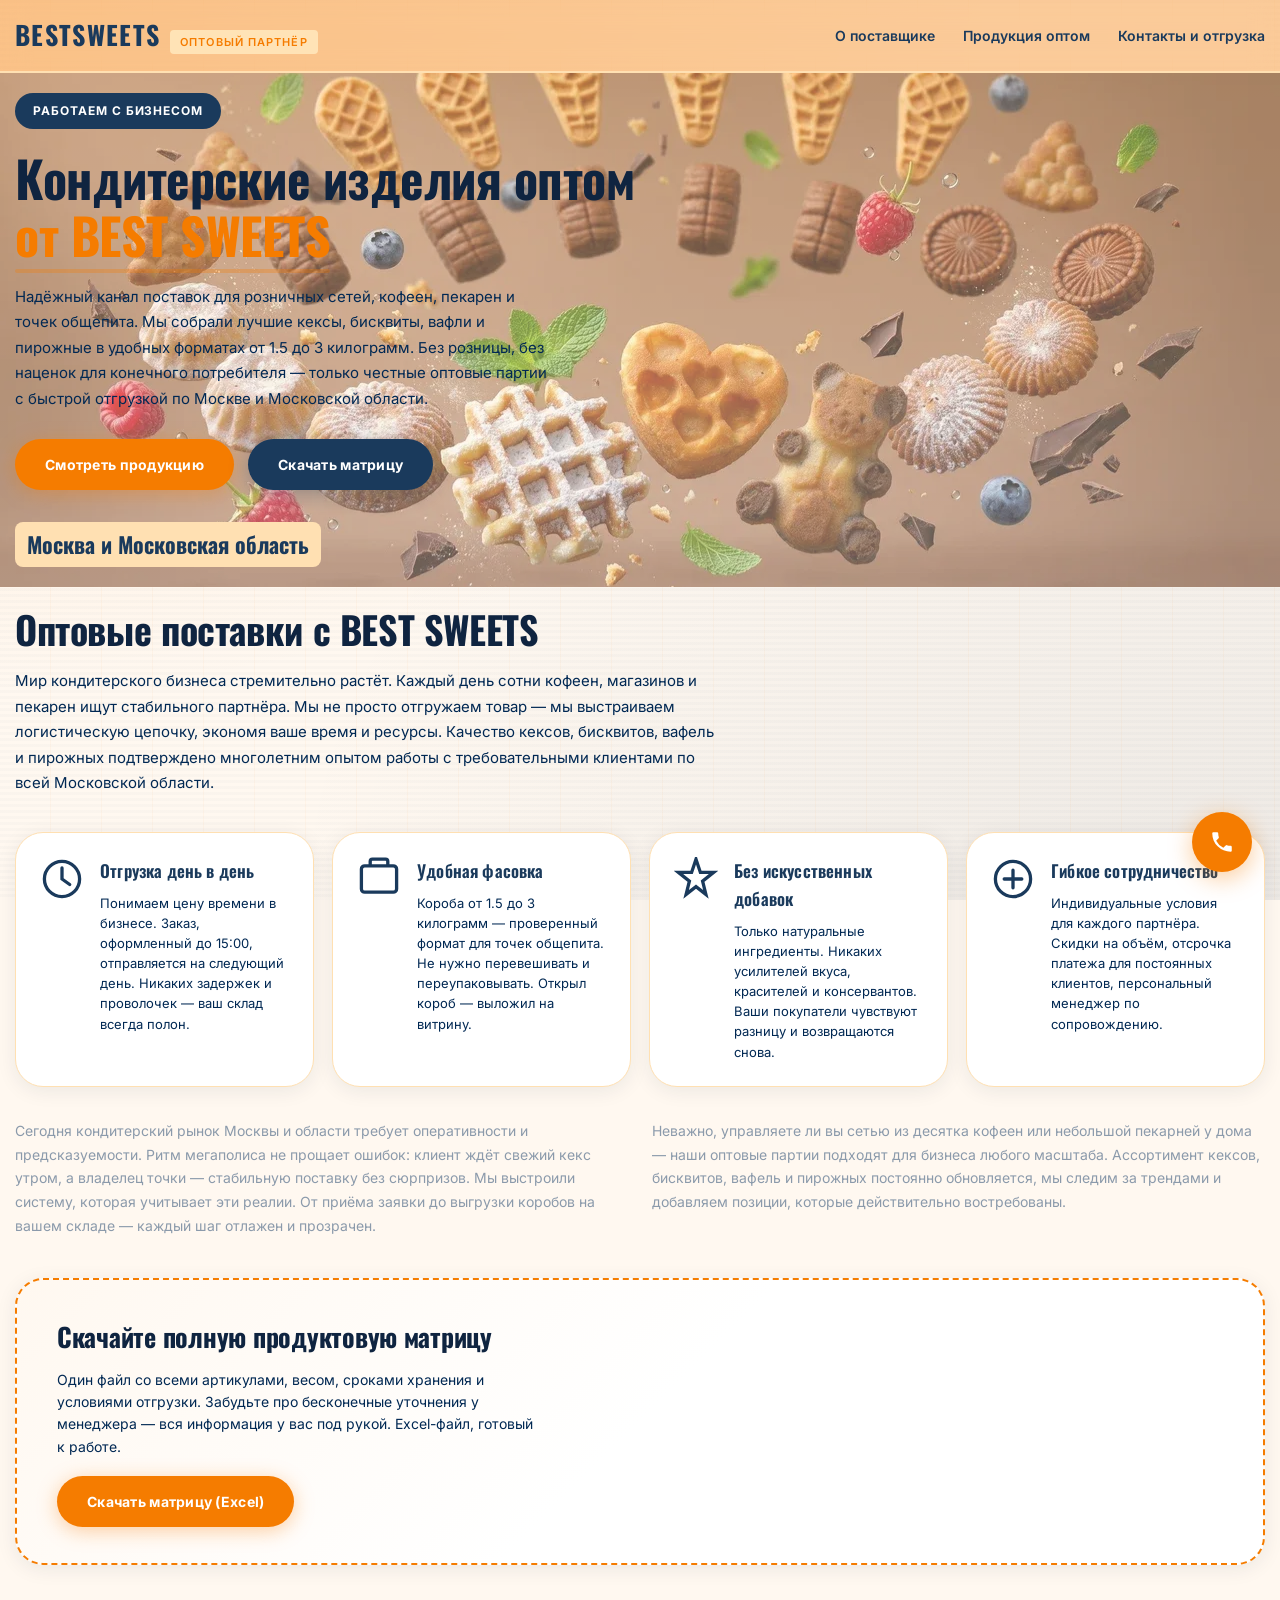
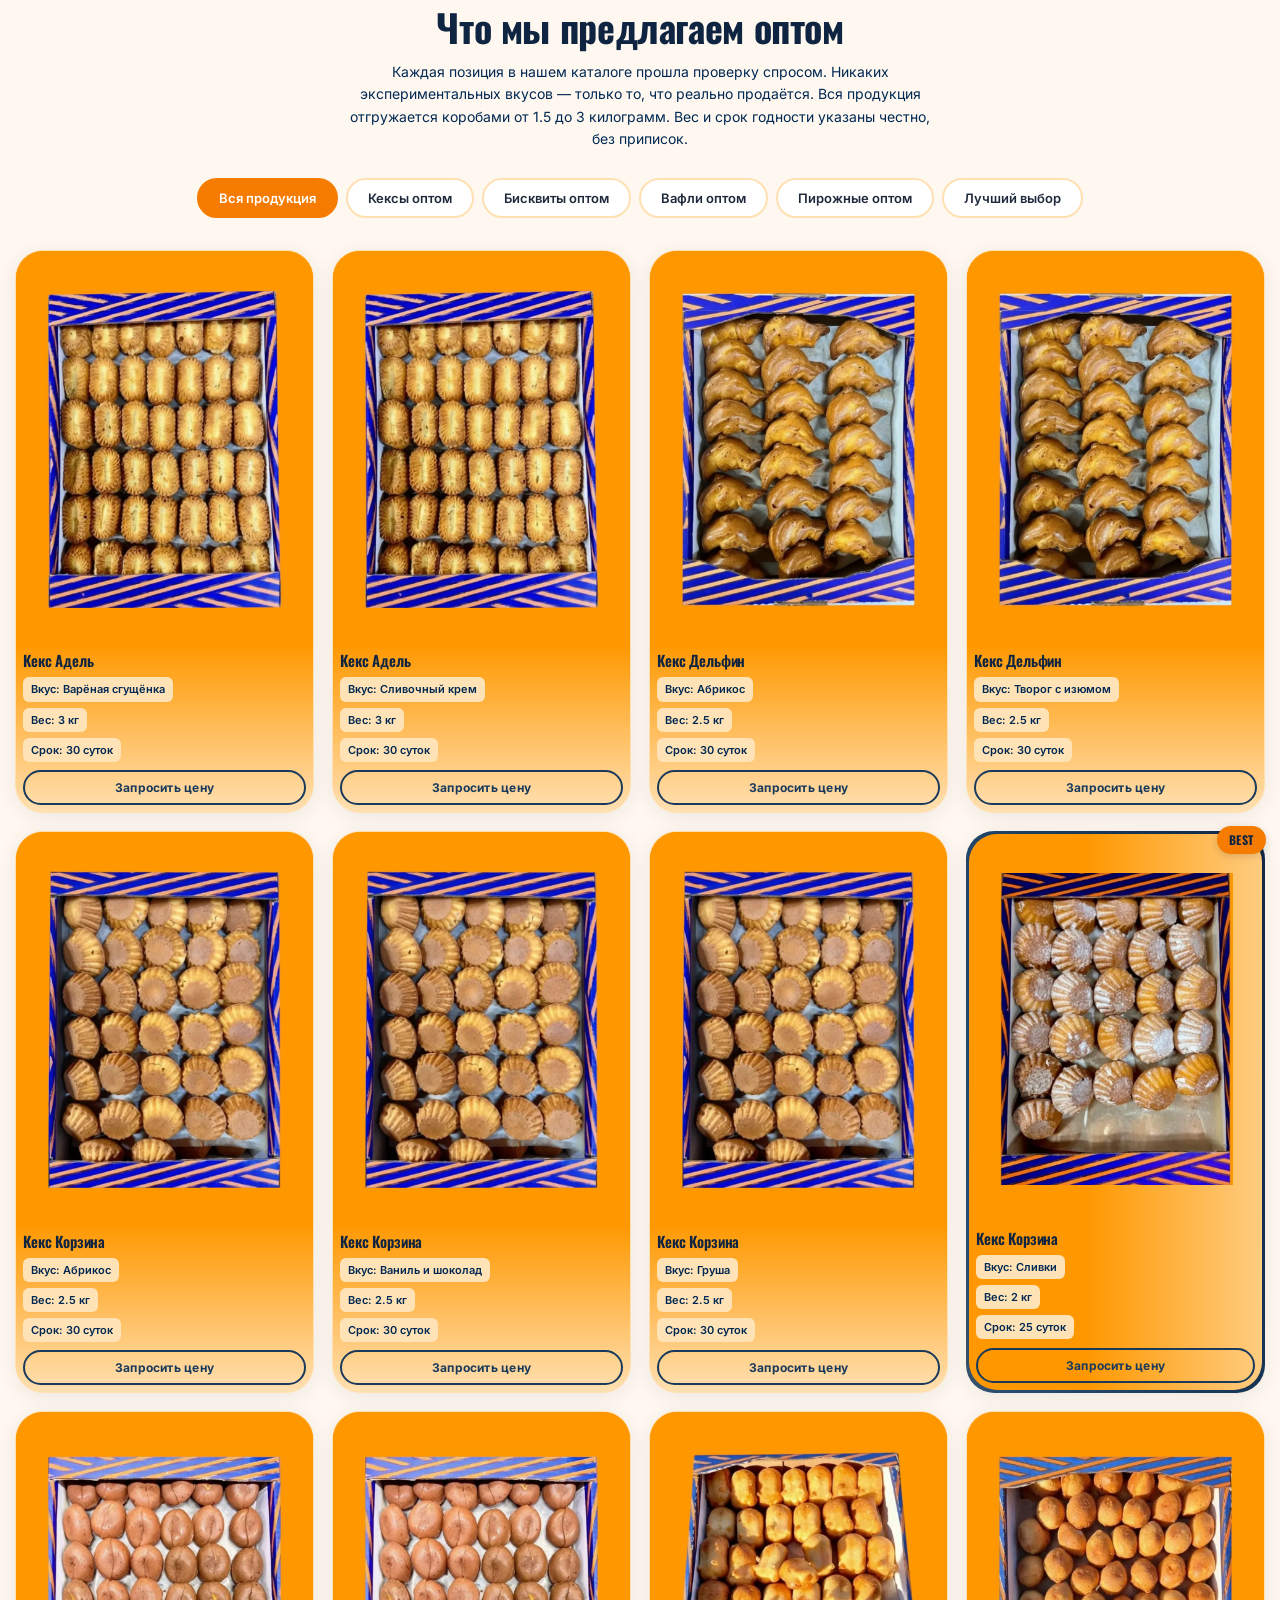
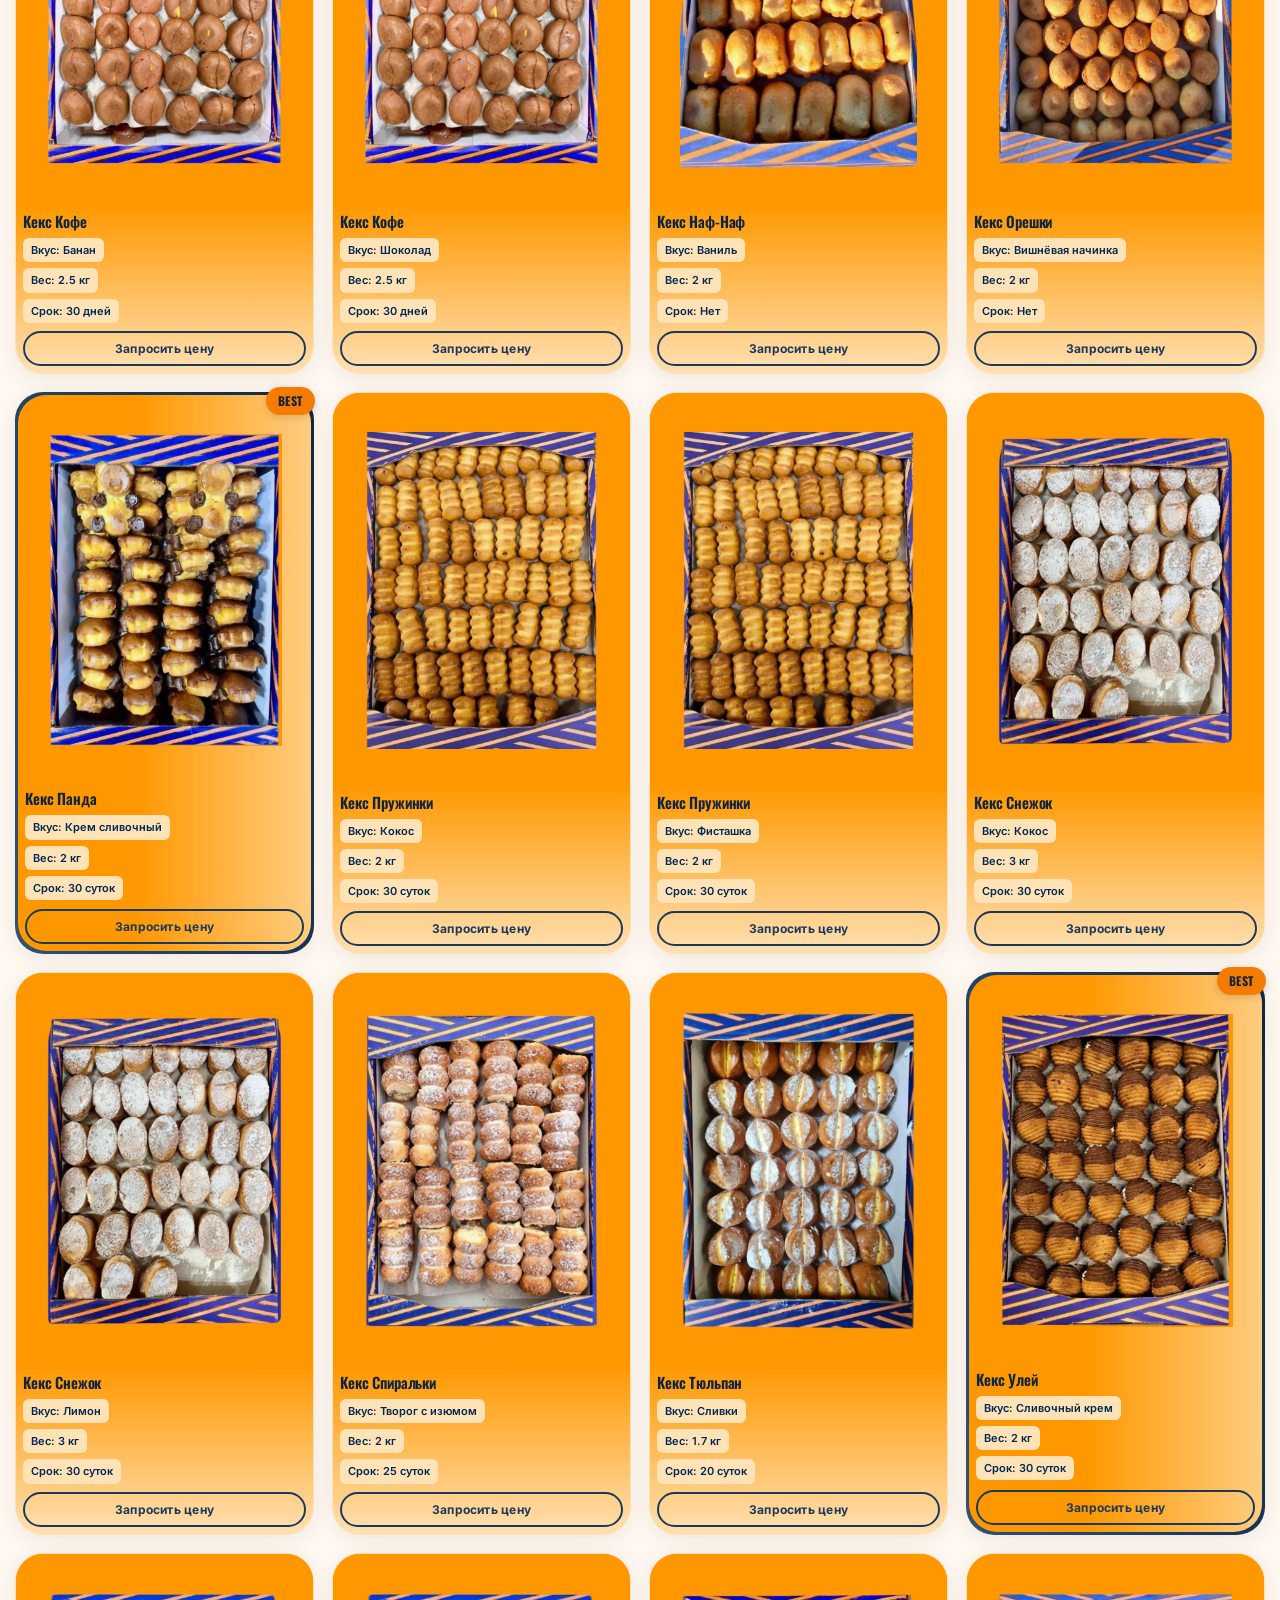
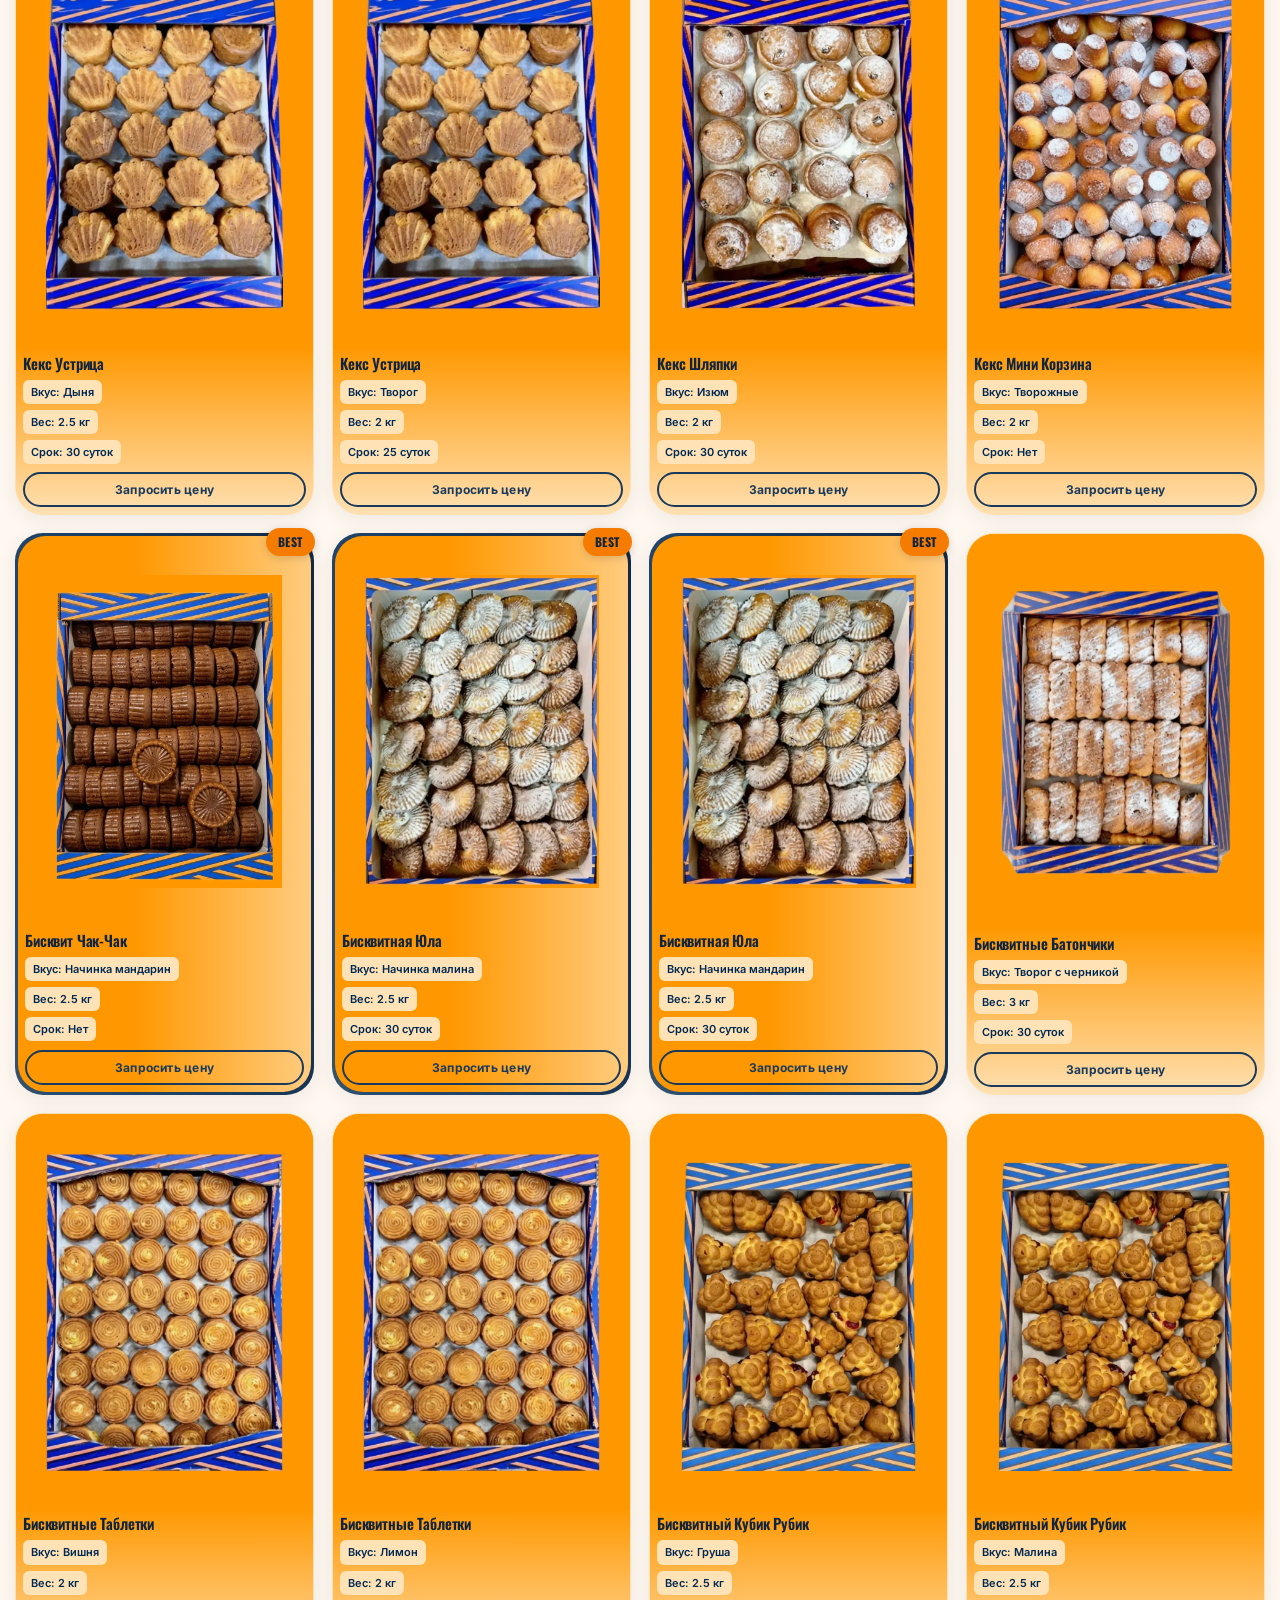
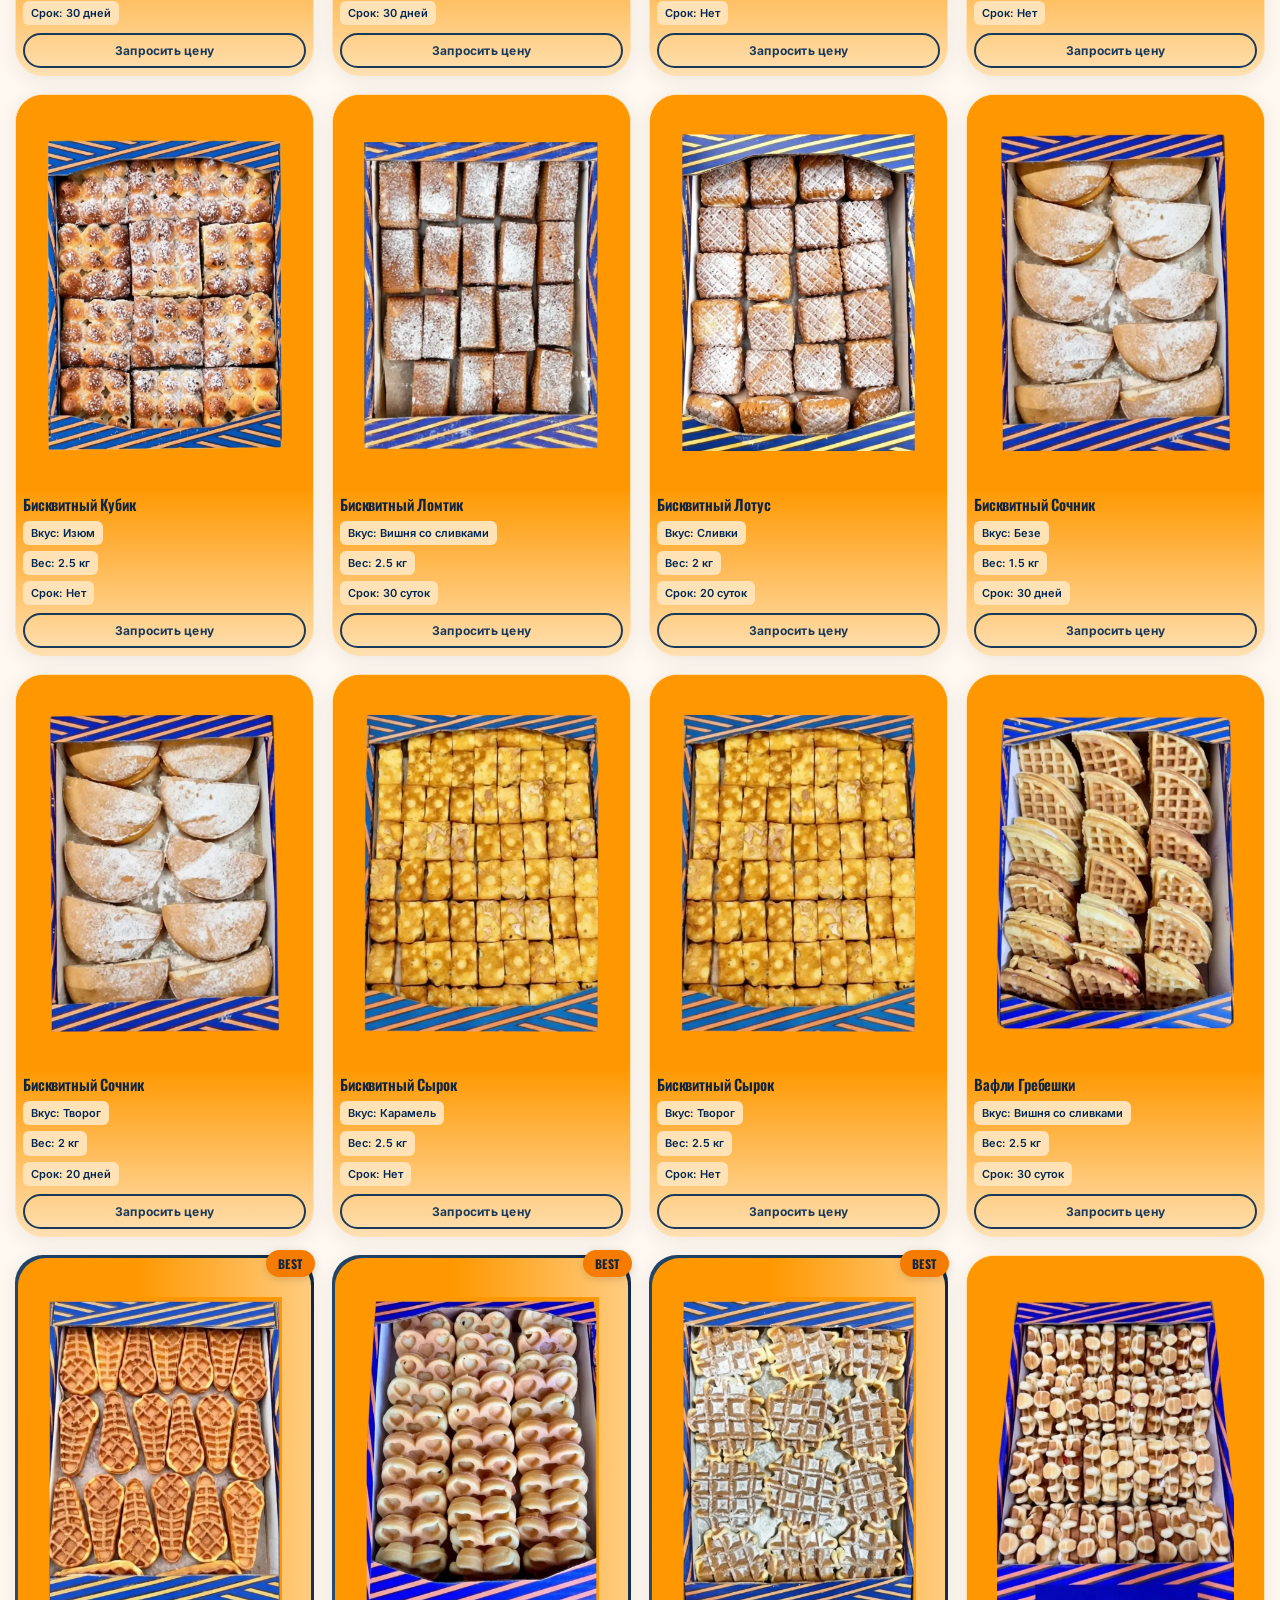
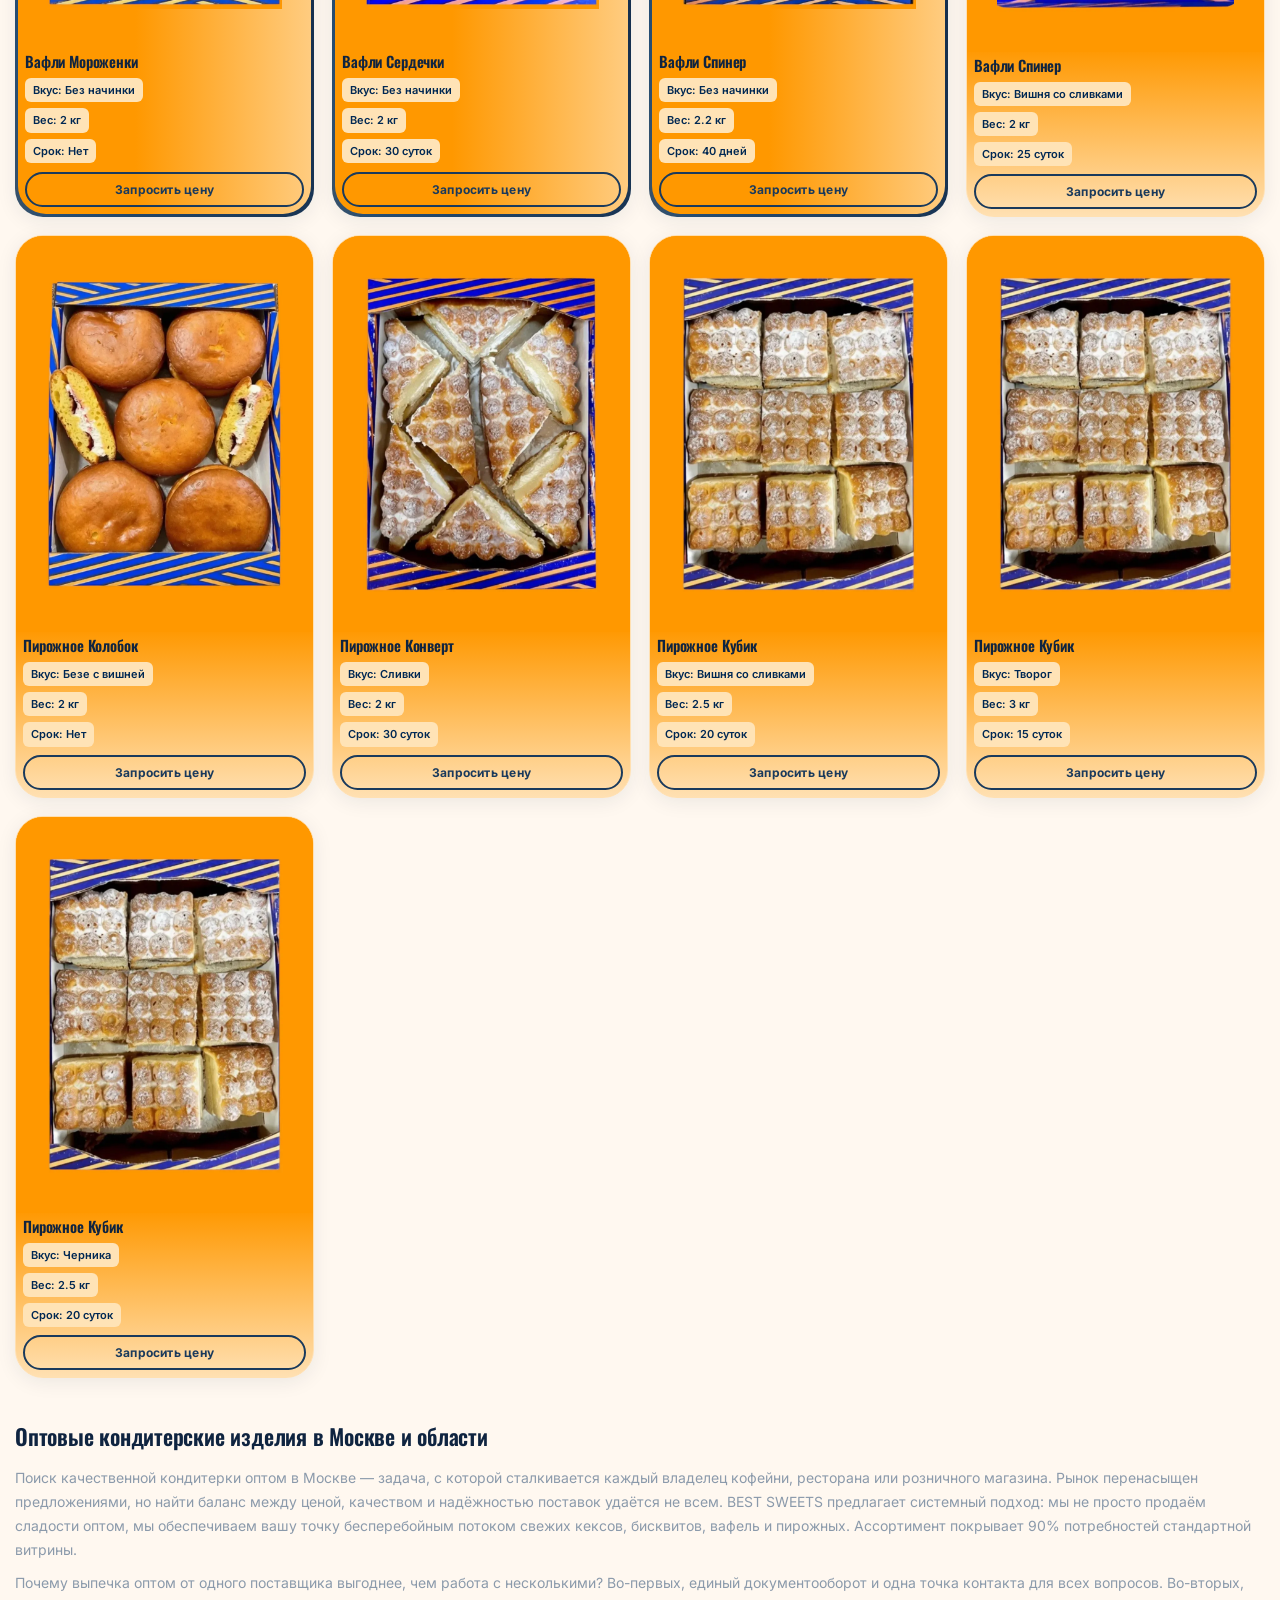
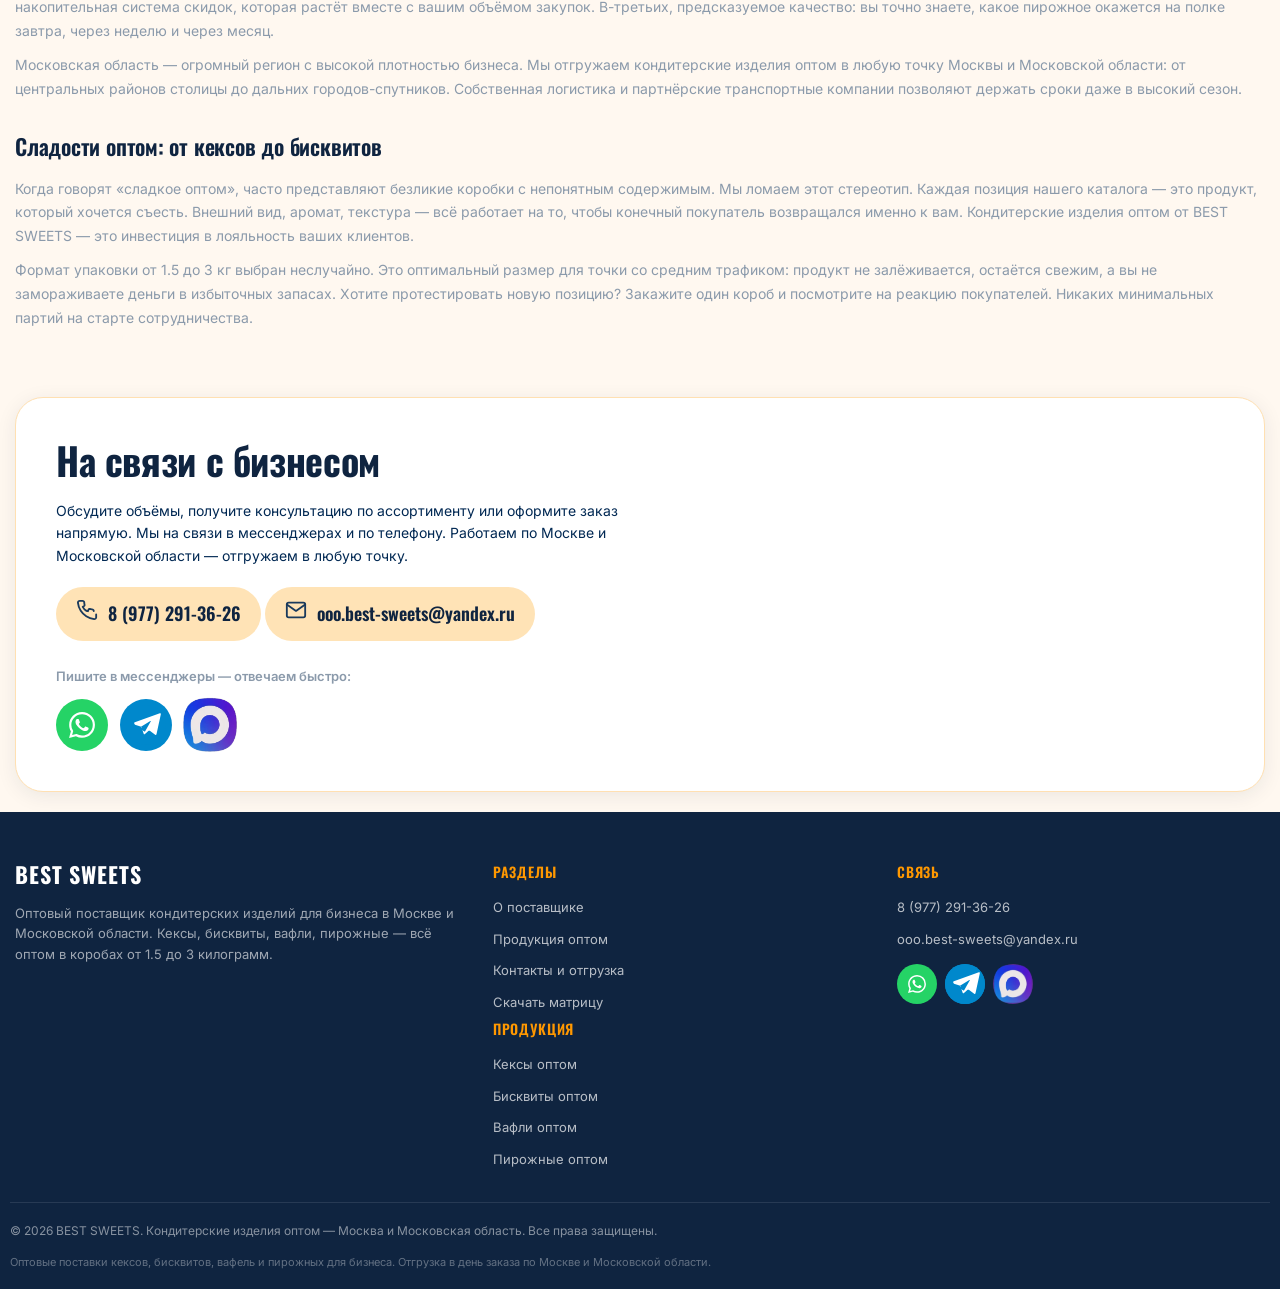
==== commit 4eb06222: "1" ====
--- a/index.html
+++ b/index.html
@@ -5,15 +5,18 @@
     <meta charset="UTF-8">
     <meta name="viewport" content="width=device-width, initial-scale=1.0">
     <title>Кондитерские изделия оптом Москва и Московская область | BEST SWEETS</title>
-    <meta name="description" content="BEST SWEETS — оптовые поставки кондитерских изделий по Москве и Московской области. Кексы, бисквиты, вафли, пирожные оптом в коробках от 1.5 кг. Быстрая отгрузка, гибкие условия для бизнеса. Скачайте полную продуктовую матрицу.">
-    <meta name="keywords" content="кондитерские изделия оптом, выпечка оптом, кексы оптом, бисквиты оптом, вафли оптом, пирожные оптом, оптовые поставки Москва, кондитерка оптом Московская область, сладости оптом, BEST SWEETS">
+    <meta name="description"
+        content="BEST SWEETS — оптовые поставки кондитерских изделий по Москве и Московской области. Кексы, бисквиты, вафли, пирожные оптом в коробках от 1.5 кг. Быстрая отгрузка, гибкие условия для бизнеса. Скачайте полную продуктовую матрицу.">
+    <meta name="keywords"
+        content="кондитерские изделия оптом, выпечка оптом, кексы оптом, бисквиты оптом, вафли оптом, пирожные оптом, оптовые поставки Москва, кондитерка оптом Московская область, сладости оптом, BEST SWEETS">
     <meta name="robots" content="index, follow">
     <meta name="author" content="Digital Greatness">
 
     <link rel="canonical" href="https://best-sweets.ru/">
 
     <meta property="og:title" content="Кондитерские изделия оптом Москва и Московская область | BEST SWEETS">
-    <meta property="og:description" content="Оптовые поставки кексов, бисквитов, вафель и пирожных. Отгрузка день в день, удобная фасовка от 1.5 кг. Работаем строго с бизнесом.">
+    <meta property="og:description"
+        content="Оптовые поставки кексов, бисквитов, вафель и пирожных. Отгрузка день в день, удобная фасовка от 1.5 кг. Работаем строго с бизнесом.">
     <meta property="og:type" content="website">
     <meta property="og:url" content="https://best-sweets.ru/">
     <meta property="og:image" content="https://best-sweets.ru/img/logo.webp">
@@ -25,7 +28,9 @@
     <link rel="icon" type="image/png" sizes="16x16" href="img/favicon-16x16.png">
     <link rel="apple-touch-icon" sizes="180x180" href="img/apple-touch-icon.png">
 
-    <link href="https://fonts.googleapis.com/css2?family=Inter:wght@400;500;600;700;800&family=Oswald:wght@500;600;700&display=swap" rel="stylesheet">
+    <link
+        href="https://fonts.googleapis.com/css2?family=Inter:wght@400;500;600;700;800&family=Oswald:wght@500;600;700&display=swap"
+        rel="stylesheet">
     <link rel="stylesheet" href="css/styles.css">
 </head>
 
@@ -288,7 +293,8 @@
                         </div>
                     </div>
                     <div class="product-card" data-category="cakes" data-name="Кекс Корзина" data-taste="Сливки"
-                        data-weight="2 кг" data-shelf="25 суток" data-image="img/card/keks_korzina_2.webp" data-best="true">
+                        data-weight="2 кг" data-shelf="25 суток" data-image="img/card/keks_korzina_2.webp"
+                        data-best="true">
                         <span class="product-card__best-badge">Best</span>
                         <div class="product-card__image">
                             <img src="img/card/keks_korzina_2.webp" alt="Кекс Корзина со сливками"
@@ -360,7 +366,8 @@
                         </div>
                     </div>
                     <div class="product-card" data-category="cakes" data-name="Кекс Панда" data-taste="Крем сливочный"
-                        data-weight="2 кг" data-shelf="30 суток" data-image="img/card/keks_panda_1.webp" data-best="true">
+                        data-weight="2 кг" data-shelf="30 суток" data-image="img/card/keks_panda_1.webp"
+                        data-best="true">
                         <span class="product-card__best-badge">Best</span>
                         <div class="product-card__image">
                             <img src="img/card/keks_panda_1.webp" alt="Кекс Панда с кремом сливочным"
@@ -460,7 +467,8 @@
                         </div>
                     </div>
                     <div class="product-card" data-category="cakes" data-name="Кекс Улей" data-taste="Сливочный крем"
-                        data-weight="2 кг" data-shelf="30 суток" data-image="img/card/keks_ulei_1.webp" data-best="true">
+                        data-weight="2 кг" data-shelf="30 суток" data-image="img/card/keks_ulei_1.webp"
+                        data-best="true">
                         <span class="product-card__best-badge">Best</span>
                         <div class="product-card__image">
                             <img src="img/card/keks_ulei_1.webp" alt="Кекс Улей со сливочным кремом"
@@ -803,7 +811,8 @@
                         </div>
                     </div>
                     <div class="product-card" data-category="waffles" data-name="Вафли Спинер" data-taste="Без начинки"
-                        data-weight="2.2 кг" data-shelf="40 дней" data-image="img/card/vafli_spiner_1.webp" data-best="true">
+                        data-weight="2.2 кг" data-shelf="40 дней" data-image="img/card/vafli_spiner_1.webp"
+                        data-best="true">
                         <span class="product-card__best-badge">Best</span>
                         <div class="product-card__image">
                             <img src="img/card/vafli_spiner_1.webp" alt="Вафли Спинер без начинки"
@@ -962,6 +971,17 @@
                                     </svg>
                                 </span>
                                 <span class="contact-item__value">8 (977) 291-36-26</span>
+                            </a>
+                            <a href="mailto:ooo.best-sweets@yandex.ru" class="contact-item contact-item--email">
+                                <span class="contact-item__icon">
+                                    <svg width="22" height="22" viewBox="0 0 24 24" fill="none">
+                                        <rect x="2" y="4" width="20" height="16" rx="2" stroke="#1A3A5C"
+                                            stroke-width="2" />
+                                        <path d="M2 6L12 13L22 6" stroke="#1A3A5C" stroke-width="2"
+                                            stroke-linecap="round" stroke-linejoin="round" />
+                                    </svg>
+                                </span>
+                                <span class="contact-item__value">ooo.best-sweets@yandex.ru</span>
                             </a>
                         </div>
                         <p class="contacts__socials-label">Пишите в мессенджеры — отвечаем быстро:</p>
@@ -1023,6 +1043,7 @@
             <div class="footer__contacts">
                 <span class="footer__nav-title">Связь</span>
                 <a href="tel:89772913626" class="footer__contact-link">8 (977) 291-36-26</a>
+                <a href="mailto:ooo.best-sweets@yandex.ru" class="footer__contact-link">ooo.best-sweets@yandex.ru</a>
                 <div class="footer__socials">
                     <a href="https://wa.me/qr/VAN4I6BXM7R7J1" class="social-btn social-btn--whatsapp social-btn--sm"
                         target="_blank" rel="noopener noreferrer" aria-label="WhatsApp">
--- a/css/styles.css
+++ b/css/styles.css
@@ -736,6 +736,7 @@
     padding: 12px 20px;
     border-radius: 50px;
     transition: var(--transition);
+    margin-bottom: 5px;
 }
 
 .contact-item:hover {
